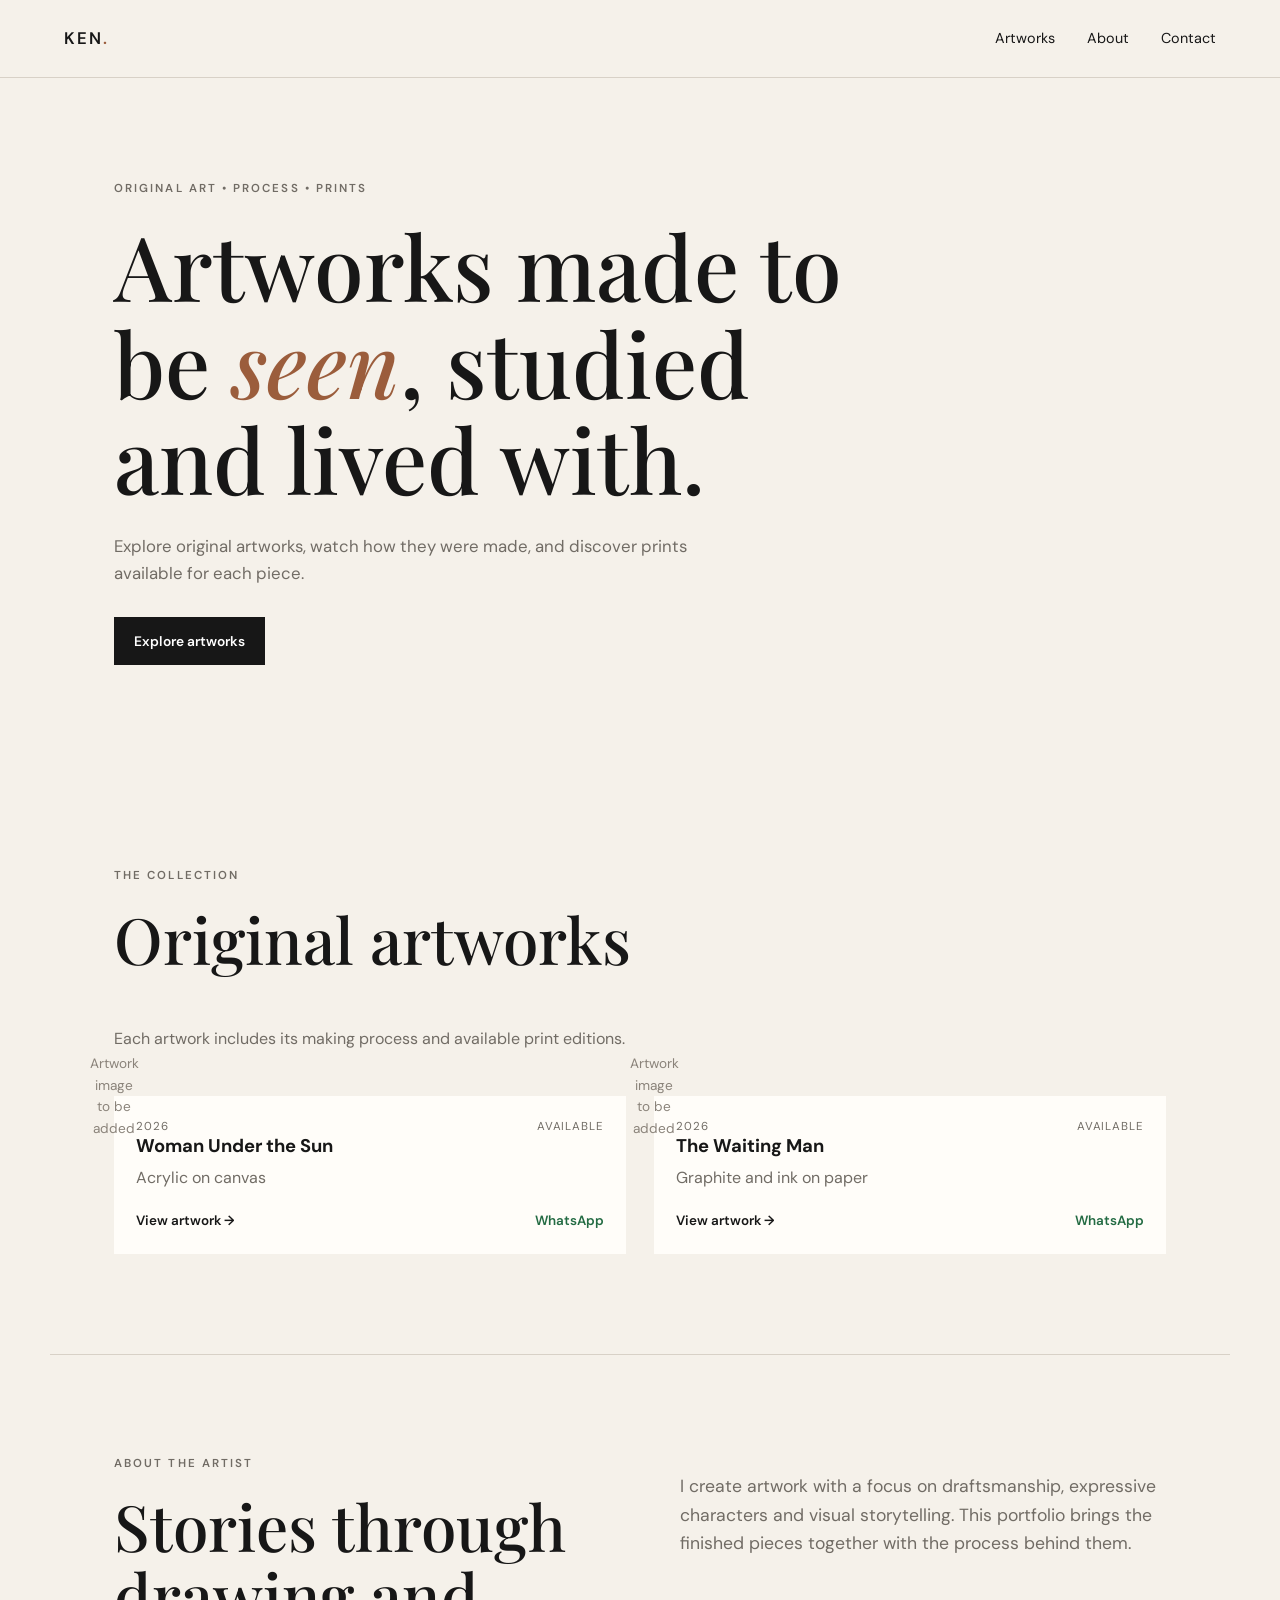
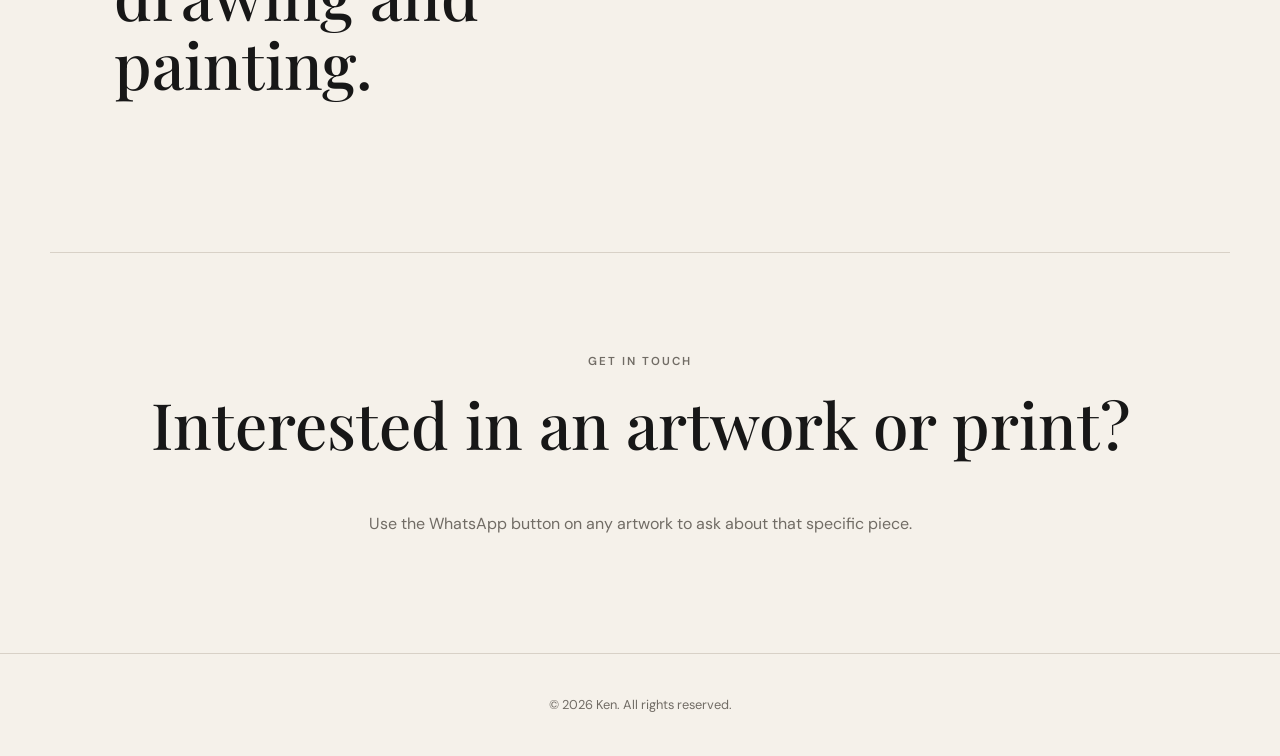
==== index.html @ 3efa94c8 "Add files via upload" ====
<!DOCTYPE html>
<html lang="en">
<head>
  <meta charset="UTF-8">
  <meta name="viewport" content="width=device-width, initial-scale=1.0">
  <meta name="description" content="Ken's original artworks, process videos and art prints.">
  <title>Ken — Art Portfolio</title>
  <link rel="stylesheet" href="style.css">
</head>
<body>
  <header class="site-header">
    <a class="logo" href="#home">KEN<span>.</span></a>
    <nav>
      <a href="#artworks">Artworks</a>
      <a href="#about">About</a>
      <a href="#contact">Contact</a>
    </nav>
    <button class="menu-toggle" aria-label="Open menu">☰</button>
  </header>

  <main>
    <section id="home" class="hero">
      <div class="hero-copy">
        <p class="eyebrow">ORIGINAL ART • PROCESS • PRINTS</p>
        <h1>Artworks made to be <em>seen</em>, studied and lived with.</h1>
        <p class="hero-text">Explore original artworks, watch how they were made, and discover prints available for each piece.</p>
        <a class="button" href="#artworks">Explore artworks</a>
      </div>
    </section>

    <section id="artworks" class="section">
      <div class="section-heading">
        <p class="eyebrow">THE COLLECTION</p>
        <h2>Original artworks</h2>
        <p>Each artwork includes its making process and available print editions.</p>
      </div>
      <div id="artwork-grid" class="artwork-grid"></div>
    </section>

    <section id="about" class="about section">
      <div>
        <p class="eyebrow">ABOUT THE ARTIST</p>
        <h2>Stories through drawing and painting.</h2>
      </div>
      <div>
        <p>I create artwork with a focus on draftsmanship, expressive characters and visual storytelling. This portfolio brings the finished pieces together with the process behind them.</p>
      </div>
    </section>

    <section id="contact" class="contact section">
      <p class="eyebrow">GET IN TOUCH</p>
      <h2>Interested in an artwork or print?</h2>
      <p>Use the WhatsApp button on any artwork to ask about that specific piece.</p>
    </section>
  </main>

  <footer>
    <p>© <span id="year"></span> Ken. All rights reserved.</p>
  </footer>

  <script src="data.js"></script>
  <script src="script.js"></script>
</body>
</html>
---- style.css ----
@import url('https://fonts.googleapis.com/css2?family=DM+Sans:wght@400;500;600&family=Playfair+Display:ital,wght@0,500;0,600;1,500;1,600&display=swap');

:root {
  --paper: #f5f1ea;
  --ink: #171717;
  --muted: #716c65;
  --line: #d8d1c7;
  --white: #fffdf9;
  --accent: #9b5d3c;
  --max: 1180px;
}

* { box-sizing: border-box; }
html { scroll-behavior: smooth; }
body {
  margin: 0;
  background: var(--paper);
  color: var(--ink);
  font-family: "DM Sans", sans-serif;
  line-height: 1.6;
}
a { color: inherit; text-decoration: none; }
img { display: block; width: 100%; }

.site-header {
  height: 78px;
  padding: 0 5vw;
  display: flex;
  align-items: center;
  justify-content: space-between;
  border-bottom: 1px solid var(--line);
  background: rgba(245,241,234,.96);
  position: sticky;
  top: 0;
  z-index: 10;
}
.logo { font-weight: 600; letter-spacing: .12em; font-size: 1.05rem; }
.logo span { color: var(--accent); }
nav { display: flex; gap: 32px; font-size: .9rem; }
nav a:hover { color: var(--accent); }
.menu-toggle { display: none; background: none; border: 0; font-size: 1.5rem; }

.hero {
  min-height: 76vh;
  display: flex;
  align-items: center;
  max-width: var(--max);
  margin: auto;
  padding: 8vw 5vw;
}
.hero-copy { max-width: 800px; }
.eyebrow {
  font-size: .72rem;
  letter-spacing: .18em;
  font-weight: 600;
  color: var(--muted);
  margin: 0 0 18px;
}
h1, h2, h3 { line-height: 1.08; margin-top: 0; }
h1 {
  font-family: "Playfair Display", serif;
  font-size: clamp(3.2rem, 7vw, 6.8rem);
  font-weight: 500;
  margin-bottom: 26px;
}
h1 em { color: var(--accent); }
h2 {
  font-family: "Playfair Display", serif;
  font-weight: 500;
  font-size: clamp(2.3rem, 5vw, 4.2rem);
}
h3 { font-size: 1.15rem; margin-bottom: 8px; }
.hero-text { max-width: 600px; color: var(--muted); font-size: 1.05rem; margin-bottom: 30px; }

.section { max-width: var(--max); margin: auto; padding: 100px 5vw; }
.section-heading { max-width: 700px; margin-bottom: 45px; }
.section-heading p:last-child { color: var(--muted); }

.button {
  display: inline-block;
  padding: 13px 20px;
  background: var(--ink);
  color: white;
  font-size: .86rem;
  font-weight: 600;
  transition: transform .2s, opacity .2s;
}
.button:hover { transform: translateY(-2px); opacity: .88; }
.button-dark { background: var(--ink); margin-top: 18px; }
.whatsapp-button { background: #236b43; }

.artwork-grid {
  display: grid;
  grid-template-columns: repeat(2, 1fr);
  gap: 60px 28px;
}
.art-card { background: var(--white); }
.art-image-wrap, .print-image-wrap, .detail-main-image {
  position: relative;
  background: #ded8cf;
  overflow: hidden;
}
.art-image-wrap { aspect-ratio: 4/5; }
.art-image-wrap img { height: 100%; object-fit: cover; transition: transform .5s; }
.art-card:hover .art-image-wrap img { transform: scale(1.025); }
.image-placeholder {
  display: none;
  position: absolute;
  inset: 0;
  align-items: center;
  justify-content: center;
  text-align: center;
  color: #8a837a;
  font-size: .85rem;
}
.placeholder .image-placeholder { display: flex; }
.art-card-body { padding: 22px; }
.meta {
  display: flex;
  justify-content: space-between;
  color: var(--muted);
  font-size: .72rem;
  text-transform: uppercase;
  letter-spacing: .08em;
}
.art-card-body p { color: var(--muted); margin: 0 0 20px; }
.card-actions { display: flex; justify-content: space-between; align-items: center; font-size: .84rem; }
.card-actions > a:first-child { font-weight: 600; }
.whatsapp-small { color: #236b43; font-weight: 600; }

.about {
  display: grid;
  grid-template-columns: 1fr 1fr;
  gap: 80px;
  border-top: 1px solid var(--line);
  border-bottom: 1px solid var(--line);
}
.about p:not(.eyebrow) { color: var(--muted); font-size: 1.1rem; }
.contact { text-align: center; }
.contact > p { max-width: 600px; margin-left: auto; margin-right: auto; color: var(--muted); }

footer {
  border-top: 1px solid var(--line);
  padding: 28px 5vw;
  color: var(--muted);
  font-size: .8rem;
  text-align: center;
}

/* Artwork detail */
.art-detail { padding-top: 55px; }
.back-link { color: var(--muted); font-size: .85rem; display: inline-block; margin-bottom: 40px; }
.detail-grid {
  display: grid;
  grid-template-columns: 1.15fr .85fr;
  gap: 70px;
  align-items: start;
}
.detail-main-image { min-height: 500px; }
.detail-main-image img { max-height: 750px; object-fit: contain; }
.detail-info { padding-top: 25px; }
.detail-info h1 { font-size: clamp(3rem, 6vw, 5.5rem); }
.lead { color: var(--muted); font-size: 1.05rem; margin-bottom: 35px; }
dl { border-top: 1px solid var(--line); margin: 0 0 30px; }
dl div { display: flex; justify-content: space-between; gap: 20px; padding: 13px 0; border-bottom: 1px solid var(--line); font-size: .9rem; }
dt { color: var(--muted); }
dd { margin: 0; text-align: right; }

.video-box video { display: block; width: 100%; max-height: 720px; background: #111; }
.video-note { color: var(--muted); font-size: .8rem; }

.prints { border-top: 1px solid var(--line); }
.prints-grid {
  display: grid;
  grid-template-columns: repeat(3, 1fr);
  gap: 25px;
}
.print-card { background: var(--white); }
.print-image-wrap { aspect-ratio: 4/3; }
.print-image-wrap img { height: 100%; object-fit: cover; }
.print-info { padding: 22px; }
.print-size { font-size: .7rem; letter-spacing: .14em; color: var(--muted); }
.print-info h3 { margin-top: 8px; }
.print-info strong { display: block; font-size: .95rem; }

code { background: #e7e1d8; padding: 2px 5px; }

@media (max-width: 760px) {
  .site-header { height: 68px; }
  nav {
    display: none;
    position: absolute;
    top: 68px;
    left: 0;
    right: 0;
    padding: 20px 5vw;
    background: var(--paper);
    border-bottom: 1px solid var(--line);
    flex-direction: column;
    gap: 15px;
  }
  nav.open { display: flex; }
  .menu-toggle { display: block; }
  .hero { min-height: 70vh; padding-top: 50px; }
  .section { padding-top: 70px; padding-bottom: 70px; }
  .artwork-grid, .prints-grid, .about, .detail-grid { grid-template-columns: 1fr; }
  .artwork-grid { gap: 45px; }
  .detail-grid { gap: 30px; }
  .detail-main-image { min-height: 0; }
  .prints-grid { gap: 35px; }
}
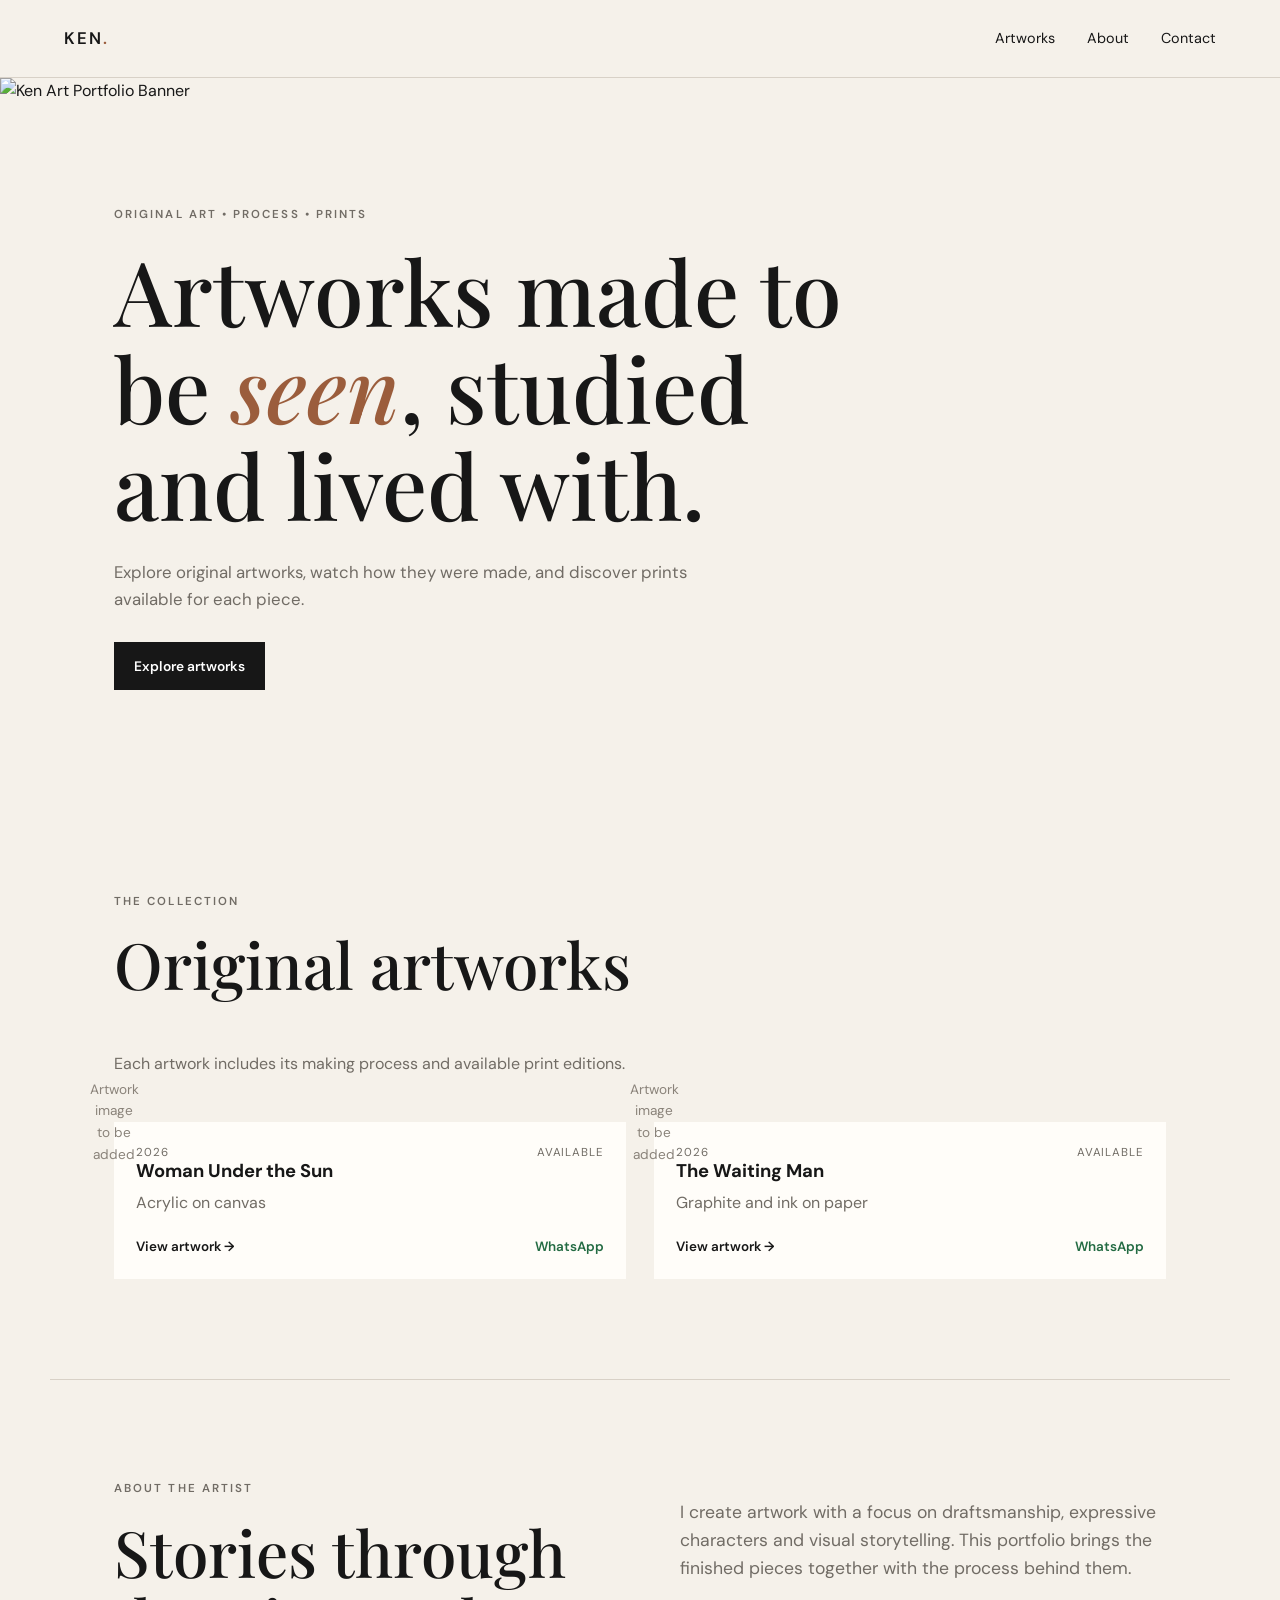
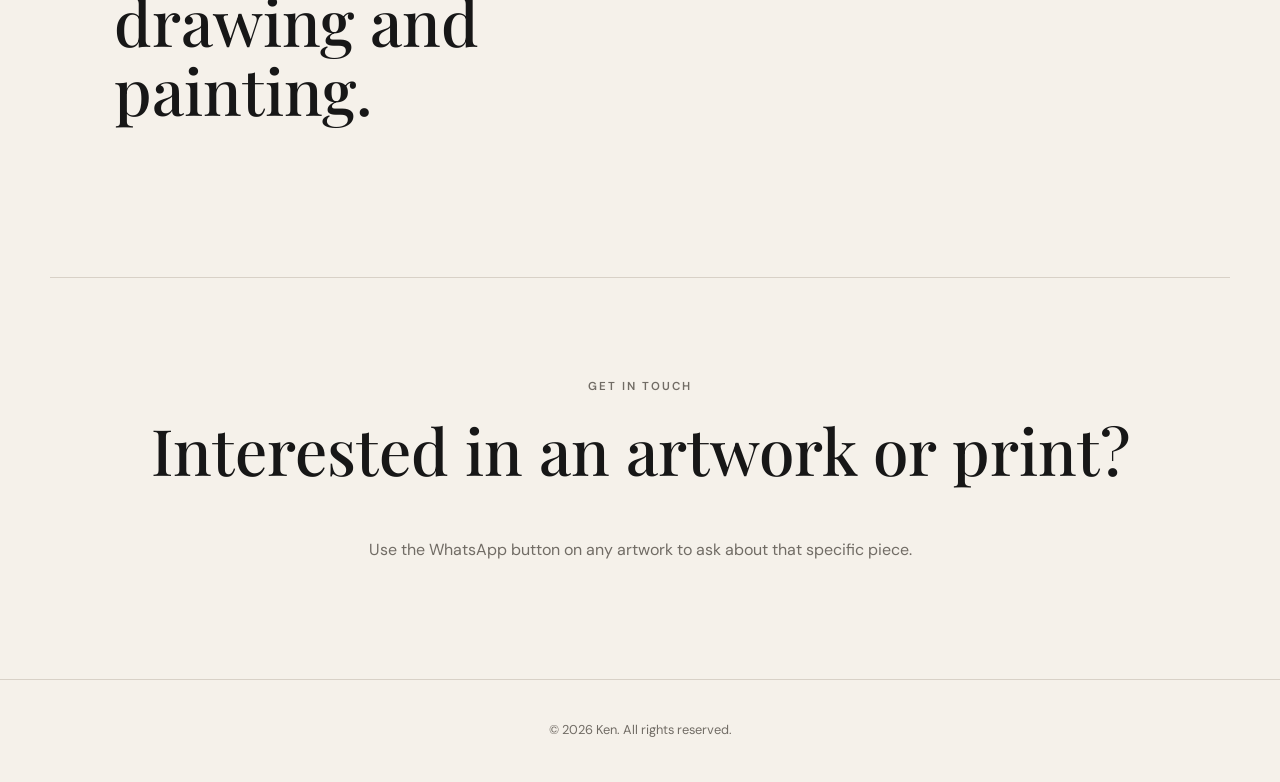
==== commit 67f4af02: "Update index.html" ====
--- a/index.html
+++ b/index.html
@@ -19,6 +19,9 @@
   </header>
 
   <main>
+    <section class="home-banner">
+  <img src="assets/banner.jpg" alt="Ken Art Portfolio Banner">
+    </section>
     <section id="home" class="hero">
       <div class="hero-copy">
         <p class="eyebrow">ORIGINAL ART • PROCESS • PRINTS</p>
@@ -61,4 +64,4 @@
   <script src="data.js"></script>
   <script src="script.js"></script>
 </body>
-</html>+</html>
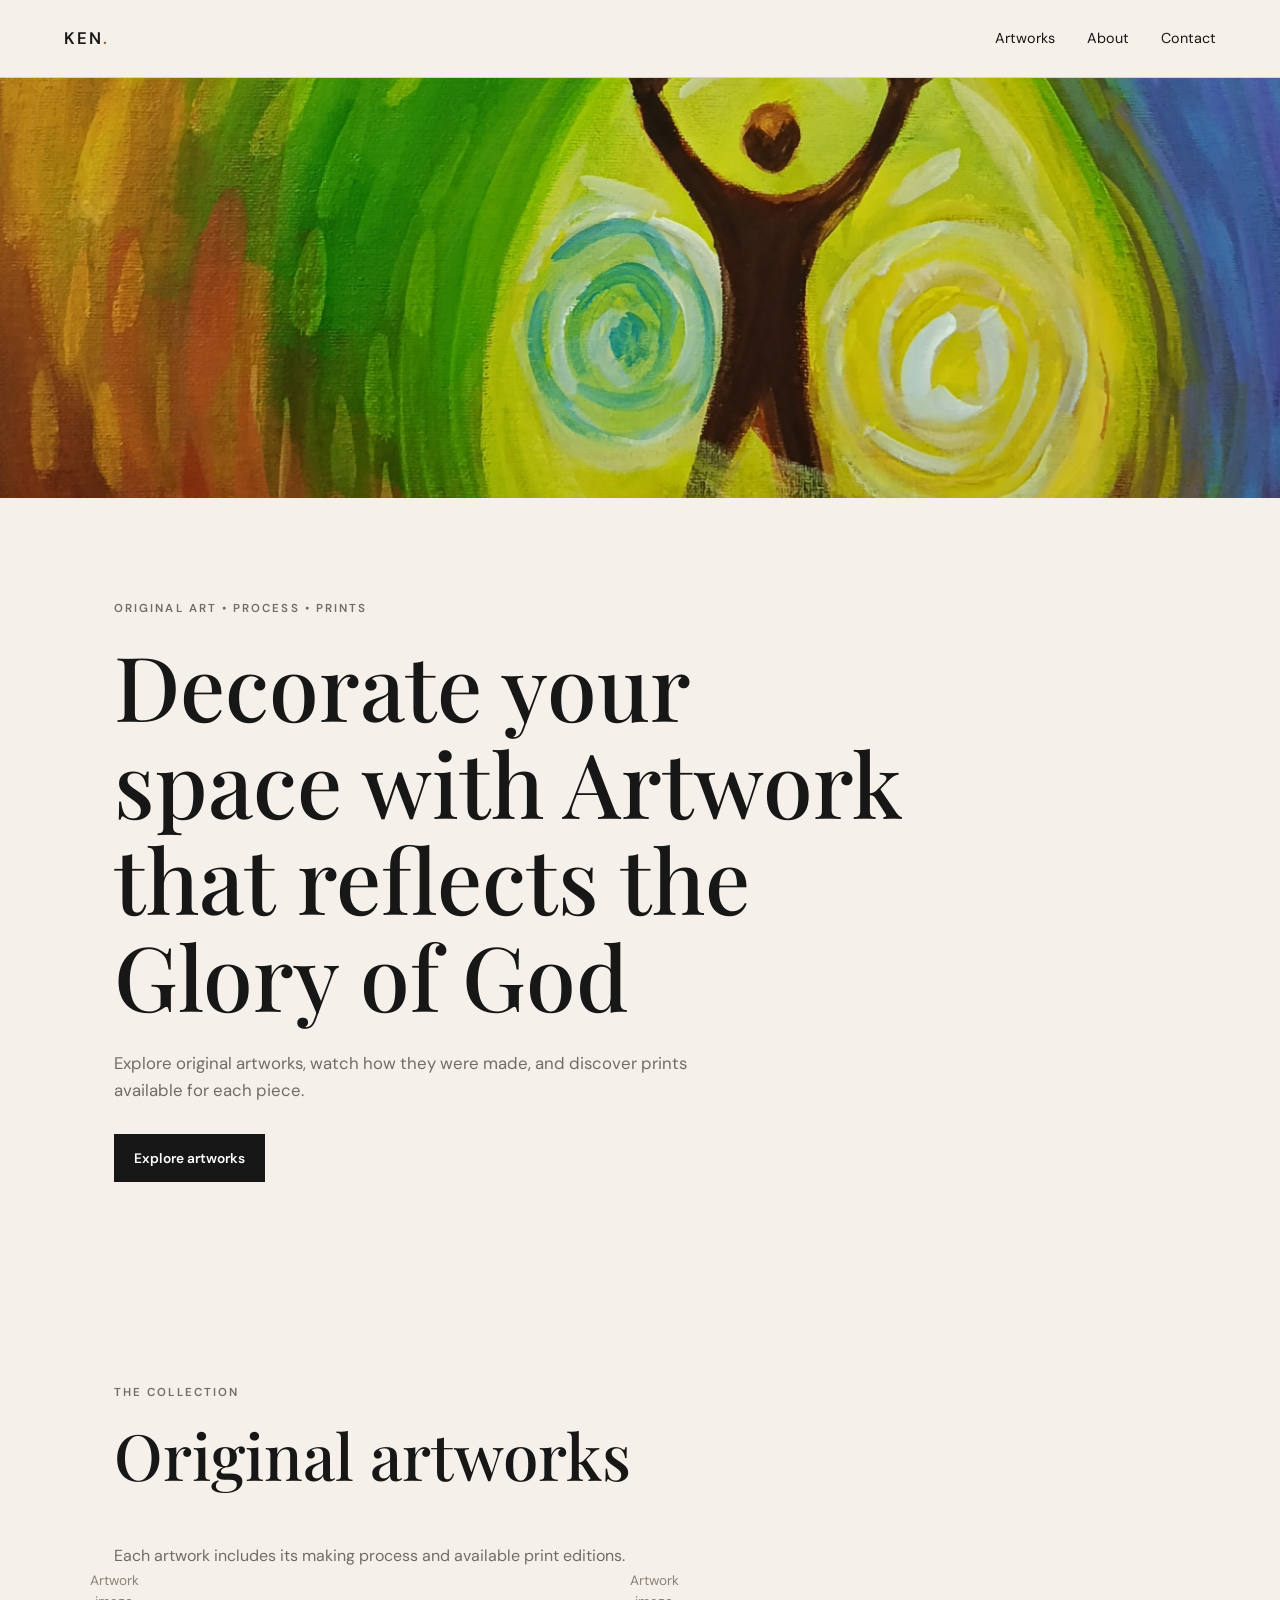
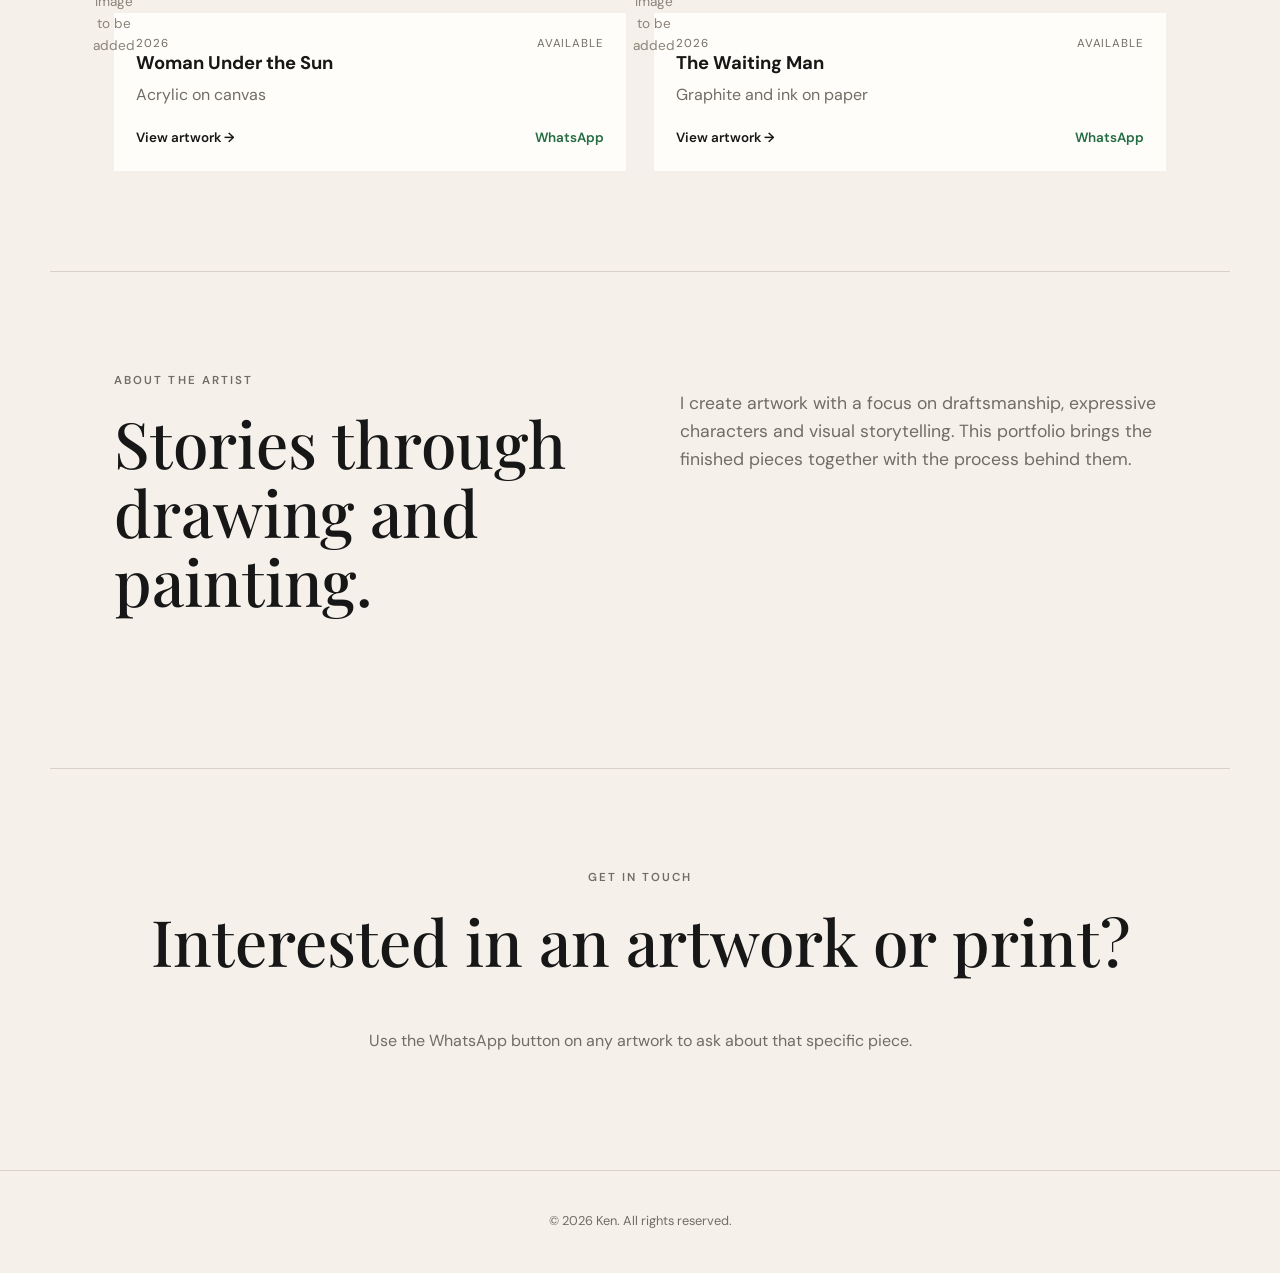
==== commit fd0ac9d2: "Update index.html" ====
--- a/index.html
+++ b/index.html
@@ -25,7 +25,7 @@
     <section id="home" class="hero">
       <div class="hero-copy">
         <p class="eyebrow">ORIGINAL ART • PROCESS • PRINTS</p>
-        <h1>Artworks made to be <em>seen</em>, studied and lived with.</h1>
+        <h1>Decorate your space with Artwork that reflects the <span class="gold-text">Glory of God</span></h1>
         <p class="hero-text">Explore original artworks, watch how they were made, and discover prints available for each piece.</p>
         <a class="button" href="#artworks">Explore artworks</a>
       </div>
--- a/style.css
+++ b/style.css
@@ -209,3 +209,22 @@
   .detail-main-image { min-height: 0; }
   .prints-grid { gap: 35px; }
 }
+.home-banner {
+  width: 100vw;
+  margin-left: calc(50% - 50vw);
+  overflow: hidden;
+}
+
+.home-banner img {
+  width: 100%;
+  height: 420px;
+  object-fit: cover;
+  object-position: center center;
+  display: block;
+}
+
+@media (max-width: 760px) {
+  .home-banner img {
+    height: 240px;
+  }
+}
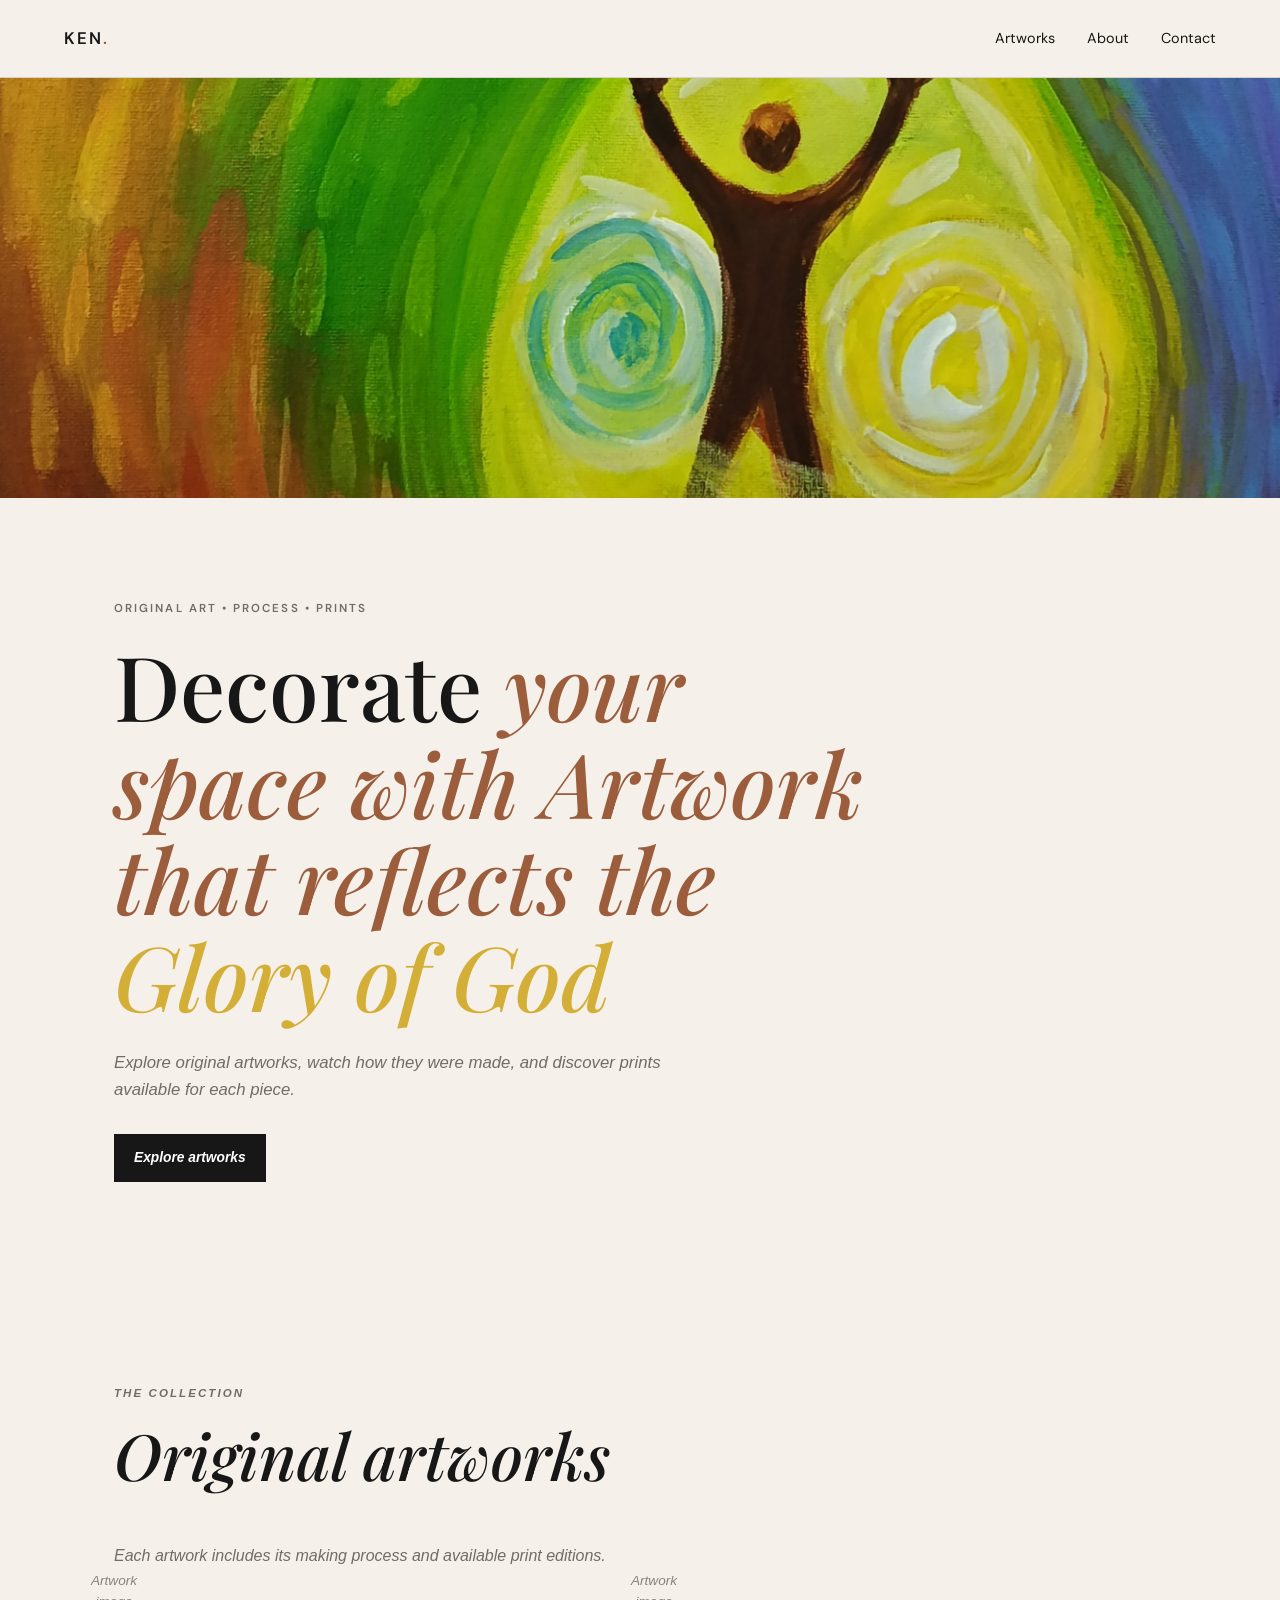
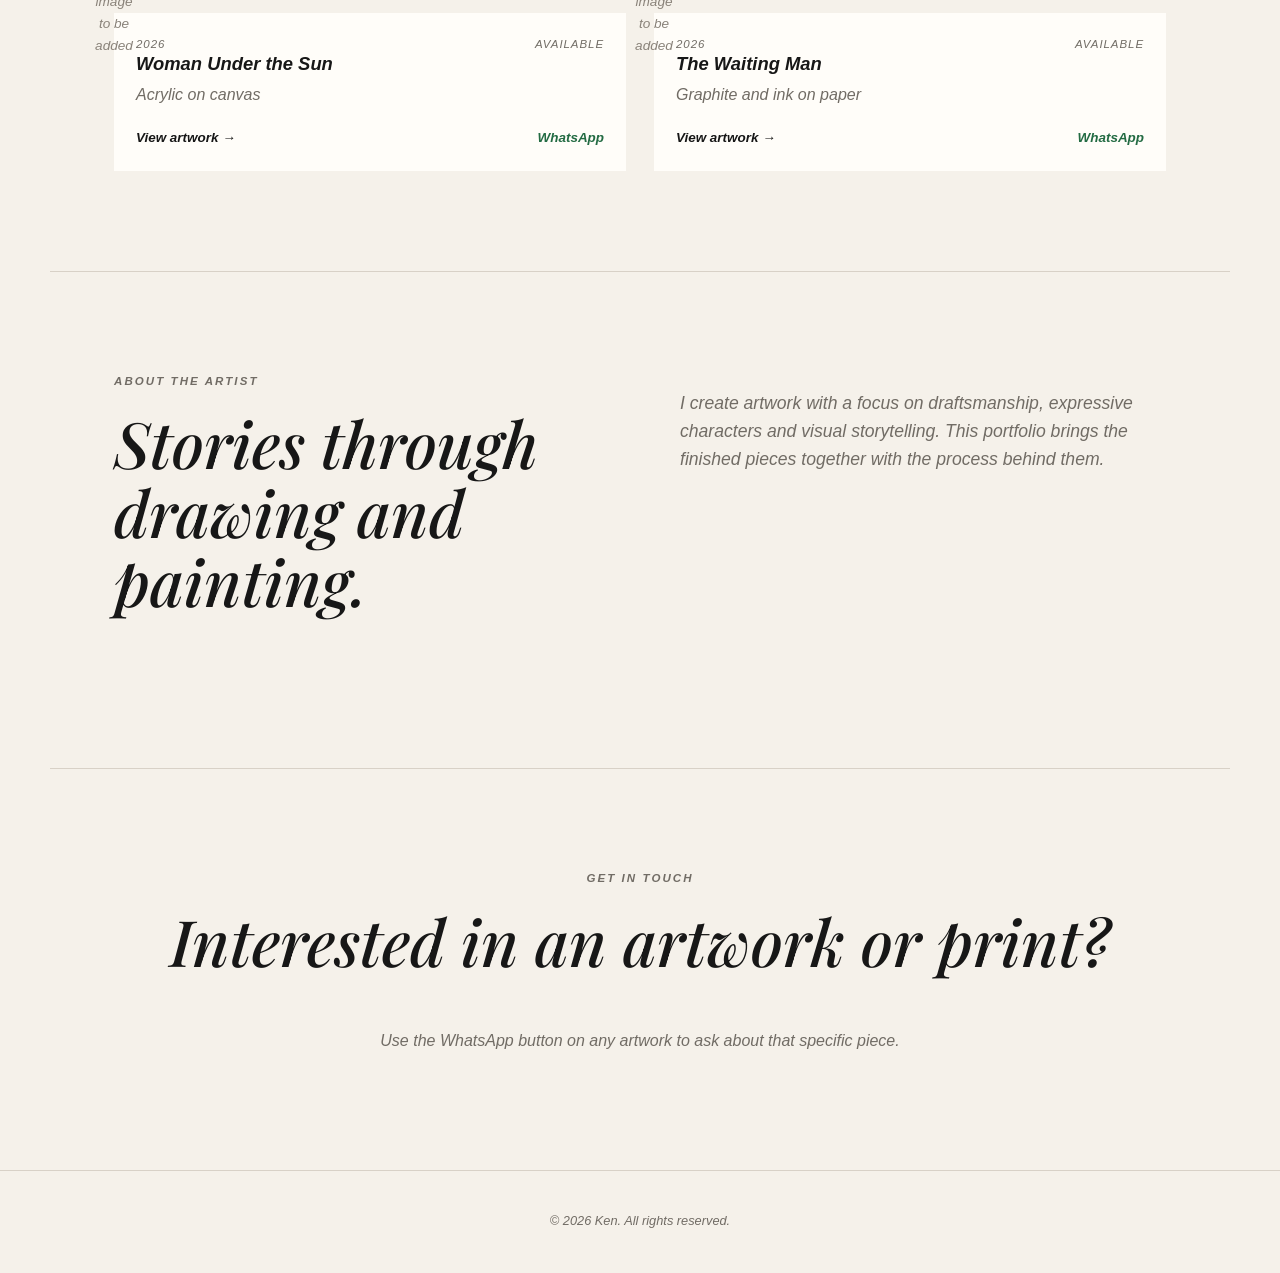
==== commit 7a848224: "Update index.html" ====
--- a/index.html
+++ b/index.html
@@ -25,7 +25,7 @@
     <section id="home" class="hero">
       <div class="hero-copy">
         <p class="eyebrow">ORIGINAL ART • PROCESS • PRINTS</p>
-        <h1>Decorate your space with Artwork that reflects the <span class="gold-text">Glory of God</span></h1>
+        <h1>Decorate <em>your space<em> with Artwork that reflects the <span class="gold-text">Glory of God</span></h1>
         <p class="hero-text">Explore original artworks, watch how they were made, and discover prints available for each piece.</p>
         <a class="button" href="#artworks">Explore artworks</a>
       </div>
--- a/style.css
+++ b/style.css
@@ -64,6 +64,9 @@
   margin-bottom: 26px;
 }
 h1 em { color: var(--accent); }
+.gold-text {
+    color: #D4AF37;
+}
 h2 {
   font-family: "Playfair Display", serif;
   font-weight: 500;
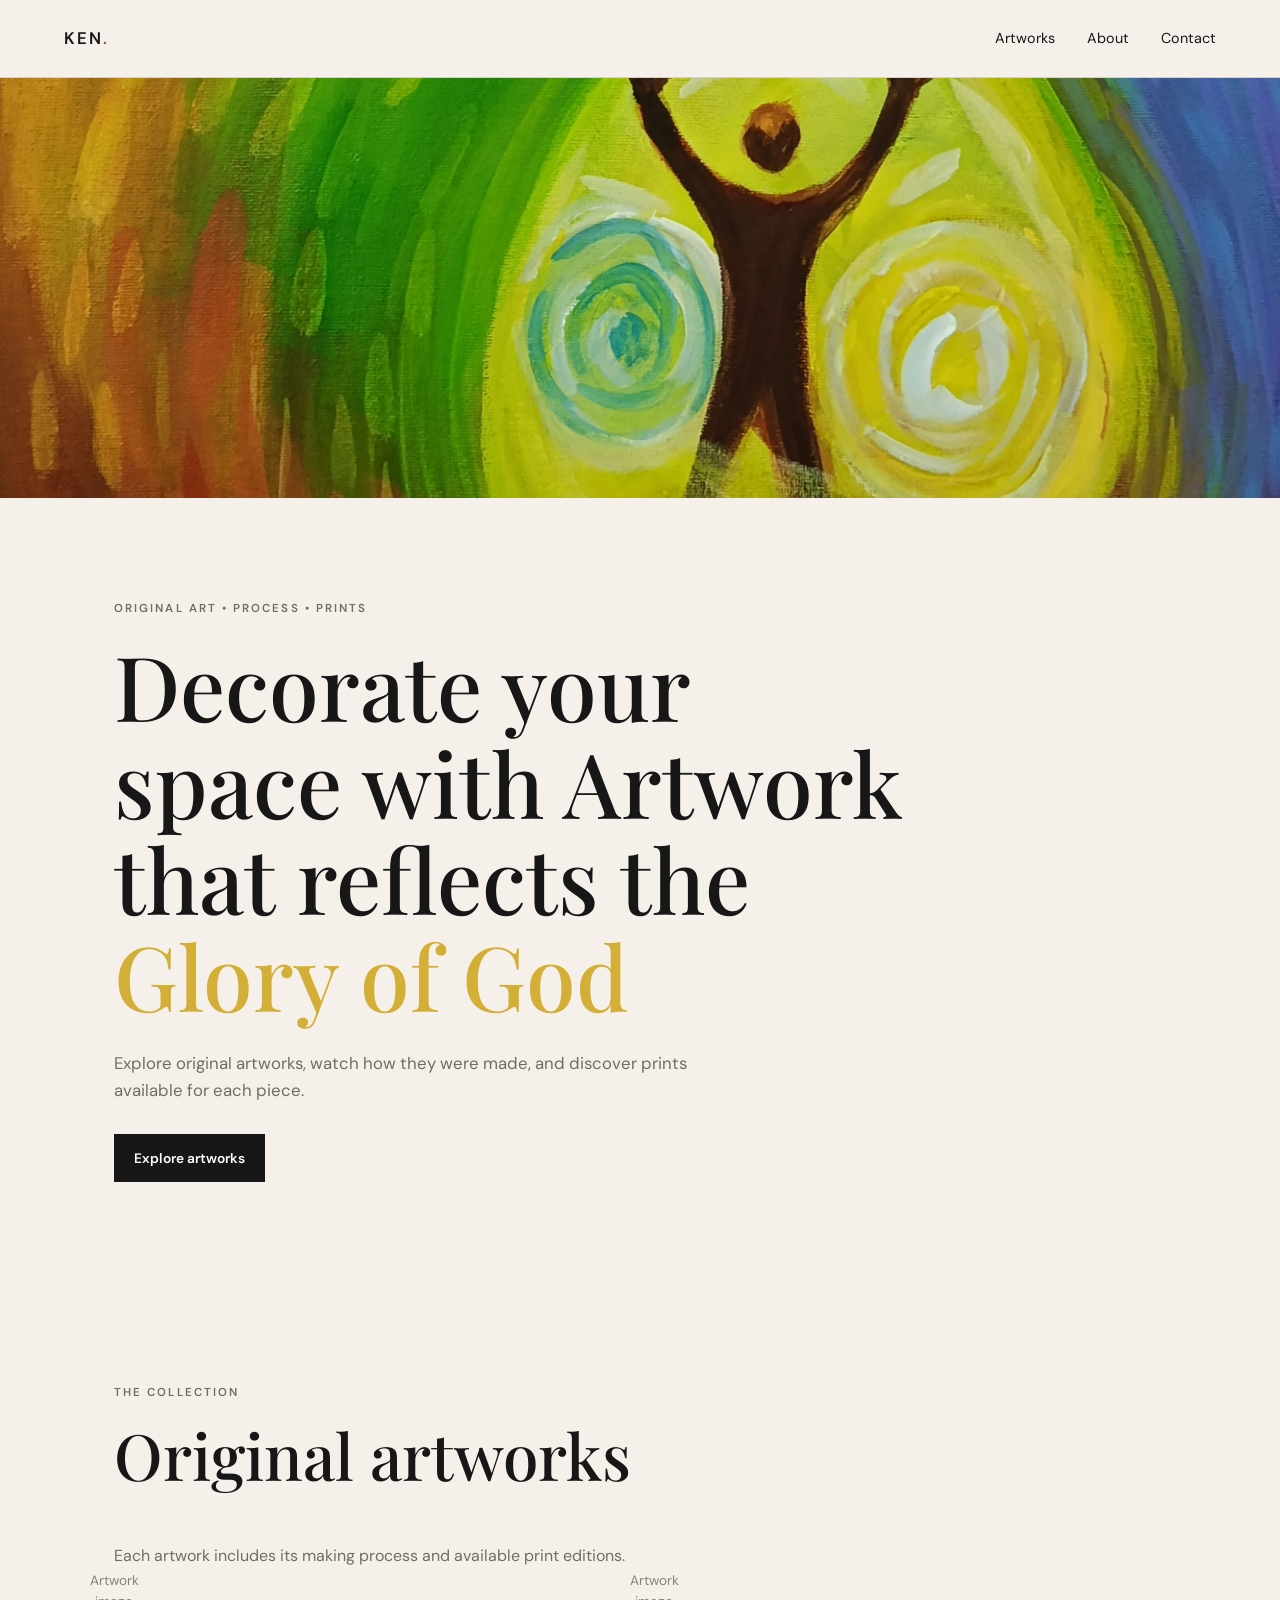
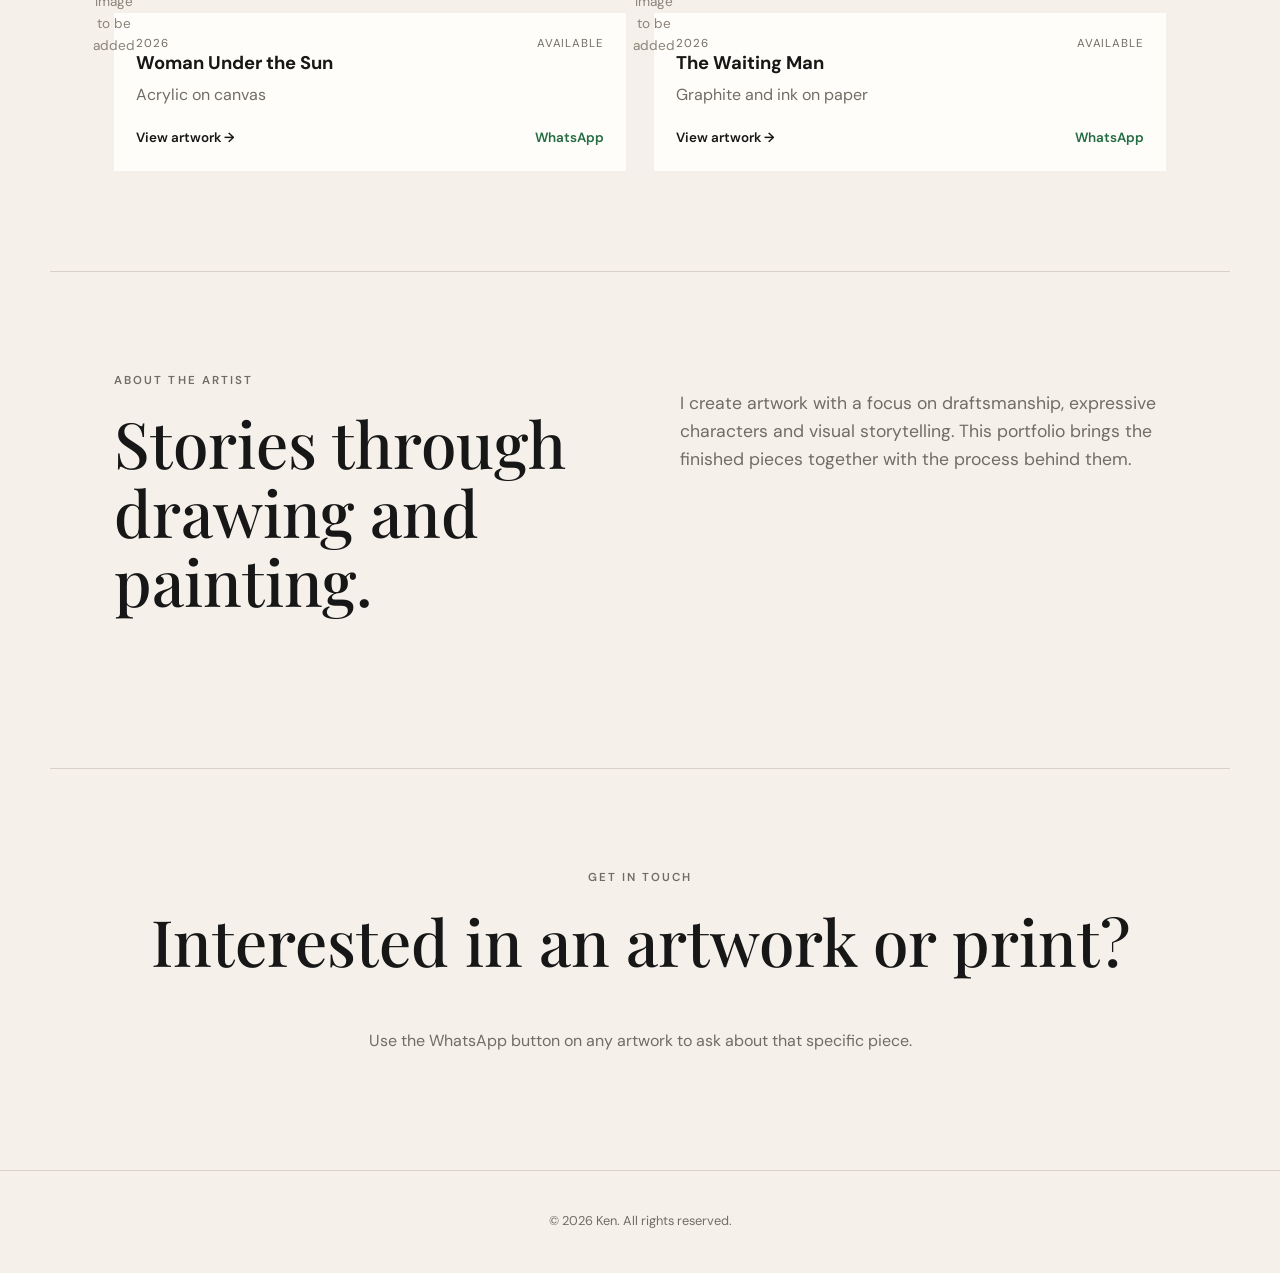
==== commit 3c0b91b1: "Update index.html" ====
--- a/index.html
+++ b/index.html
@@ -25,7 +25,7 @@
     <section id="home" class="hero">
       <div class="hero-copy">
         <p class="eyebrow">ORIGINAL ART • PROCESS • PRINTS</p>
-        <h1>Decorate <em>your space<em> with Artwork that reflects the <span class="gold-text">Glory of God</span></h1>
+        <h1>Decorate your space with Artwork that reflects the <span class="gold-text">Glory of God</span></h1>
         <p class="hero-text">Explore original artworks, watch how they were made, and discover prints available for each piece.</p>
         <a class="button" href="#artworks">Explore artworks</a>
       </div>
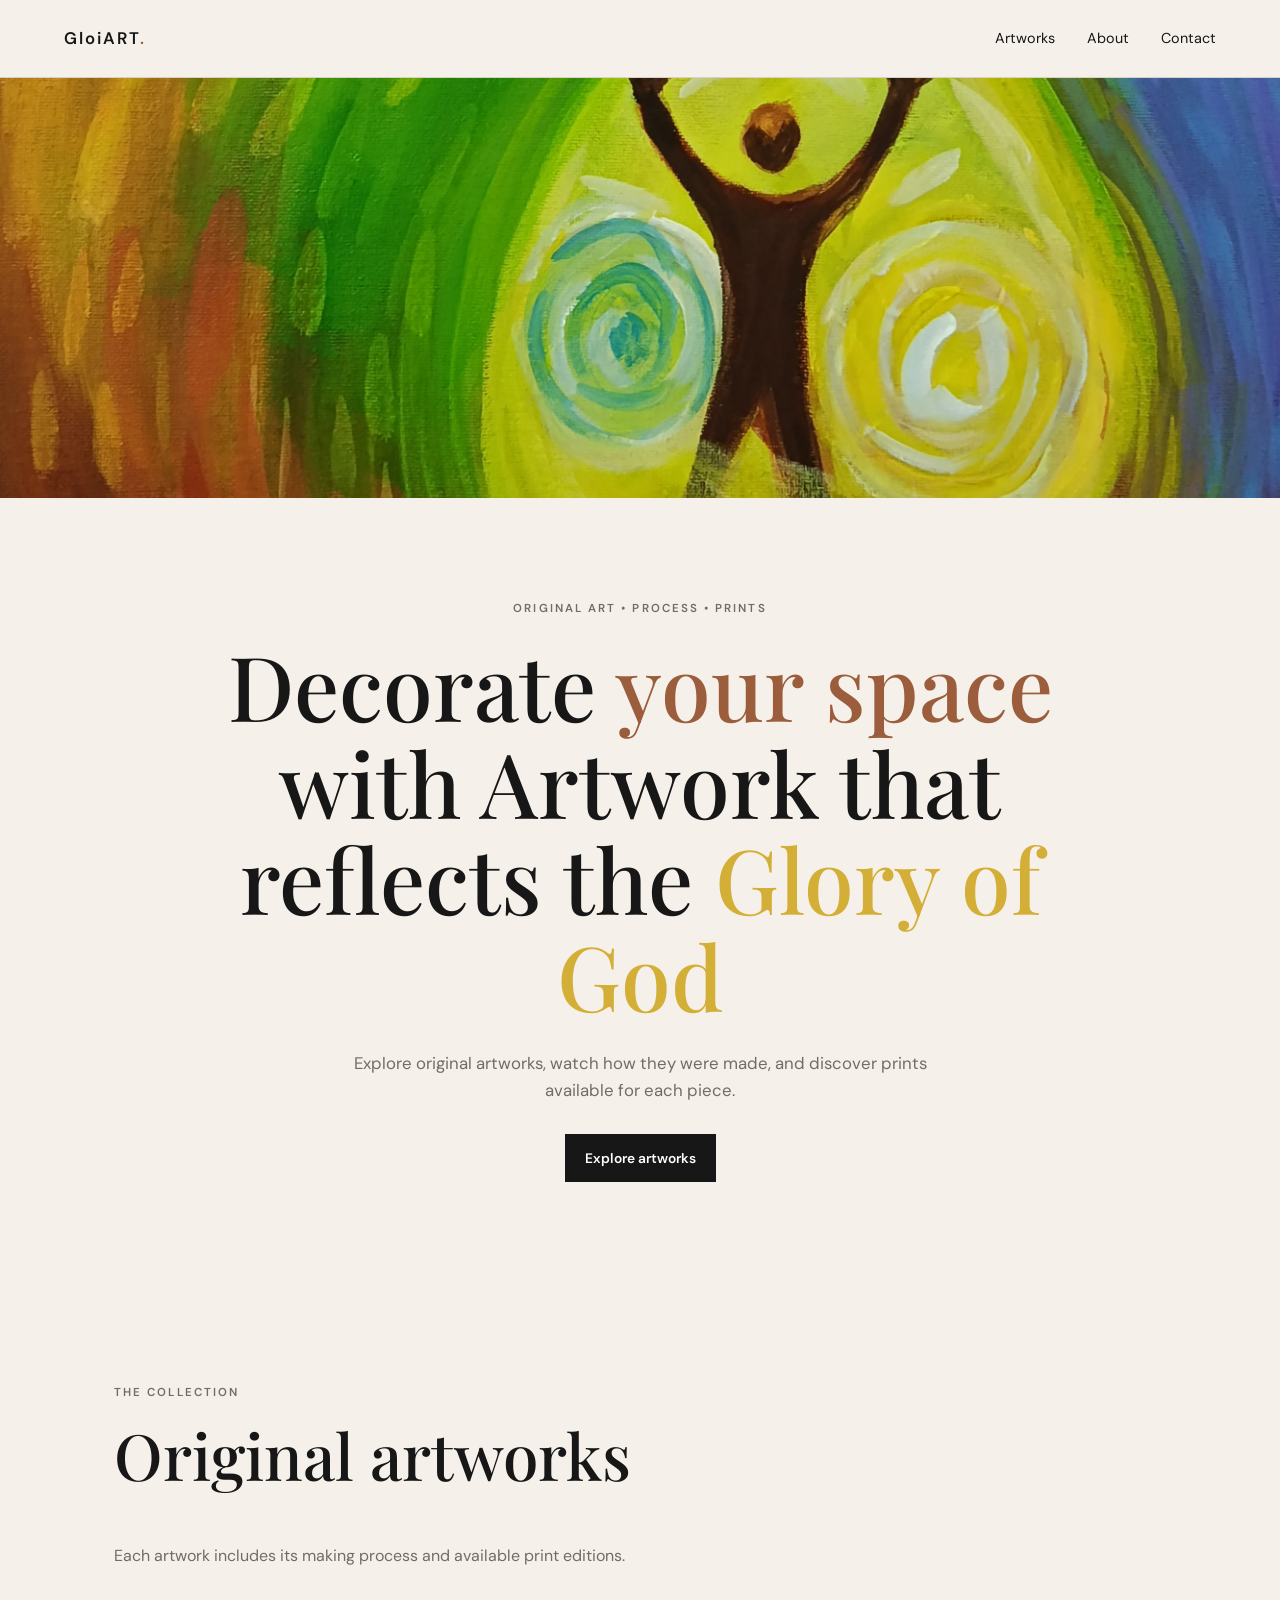
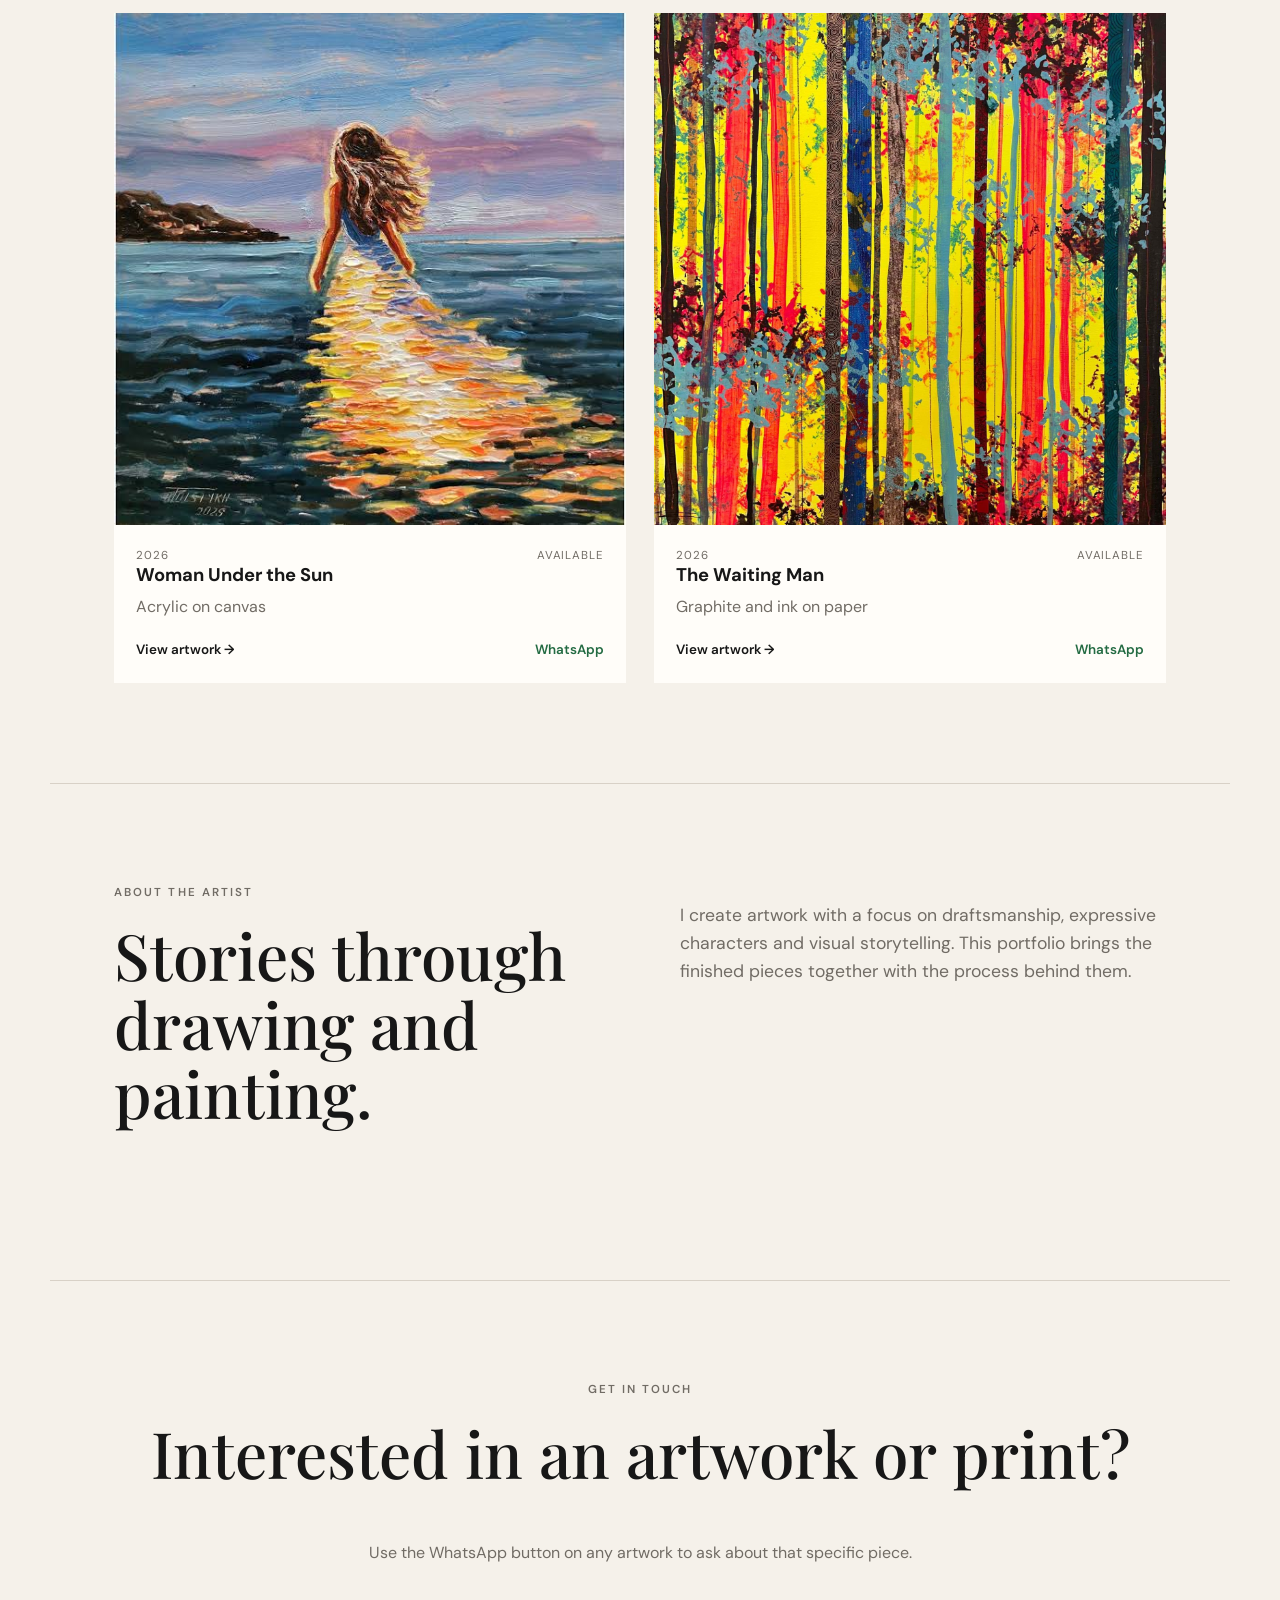
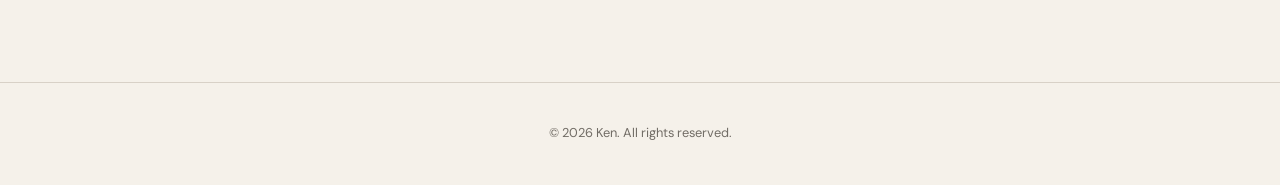
==== commit 4d0aec1e: "Update index.html" ====
--- a/index.html
+++ b/index.html
@@ -9,7 +9,7 @@
 </head>
 <body>
   <header class="site-header">
-    <a class="logo" href="#home">KEN<span>.</span></a>
+    <a class="logo" href="#home">GloiART<span>.</span></a>
     <nav>
       <a href="#artworks">Artworks</a>
       <a href="#about">About</a>
@@ -25,7 +25,7 @@
     <section id="home" class="hero">
       <div class="hero-copy">
         <p class="eyebrow">ORIGINAL ART • PROCESS • PRINTS</p>
-        <h1>Decorate your space with Artwork that reflects the <span class="gold-text">Glory of God</span></h1>
+        <h1>Decorate <span class="brown-text">your space</span> with Artwork that reflects the <span class="gold-text">Glory of God</span></h1>
         <p class="hero-text">Explore original artworks, watch how they were made, and discover prints available for each piece.</p>
         <a class="button" href="#artworks">Explore artworks</a>
       </div>
--- a/style.css
+++ b/style.css
@@ -10,8 +10,14 @@
   --max: 1180px;
 }
 
-* { box-sizing: border-box; }
-html { scroll-behavior: smooth; }
+* {
+  box-sizing: border-box;
+}
+
+html {
+  scroll-behavior: smooth;
+}
+
 body {
   margin: 0;
   background: var(--paper);
@@ -19,8 +25,21 @@
   font-family: "DM Sans", sans-serif;
   line-height: 1.6;
 }
-a { color: inherit; text-decoration: none; }
-img { display: block; width: 100%; }
+
+a {
+  color: inherit;
+  text-decoration: none;
+}
+
+img {
+  display: block;
+  width: 100%;
+}
+
+
+/* =========================
+   HEADER
+========================= */
 
 .site-header {
   height: 78px;
@@ -29,26 +48,80 @@
   align-items: center;
   justify-content: space-between;
   border-bottom: 1px solid var(--line);
-  background: rgba(245,241,234,.96);
+  background: rgba(245, 241, 234, .96);
   position: sticky;
   top: 0;
   z-index: 10;
 }
-.logo { font-weight: 600; letter-spacing: .12em; font-size: 1.05rem; }
-.logo span { color: var(--accent); }
-nav { display: flex; gap: 32px; font-size: .9rem; }
-nav a:hover { color: var(--accent); }
-.menu-toggle { display: none; background: none; border: 0; font-size: 1.5rem; }
+
+.logo {
+  font-weight: 600;
+  letter-spacing: .12em;
+  font-size: 1.05rem;
+}
+
+.logo span {
+  color: var(--accent);
+}
+
+nav {
+  display: flex;
+  gap: 32px;
+  font-size: .9rem;
+}
+
+nav a:hover {
+  color: var(--accent);
+}
+
+.menu-toggle {
+  display: none;
+  background: none;
+  border: 0;
+  font-size: 1.5rem;
+}
+
+
+/* =========================
+   HOME BANNER
+========================= */
+
+.home-banner {
+  width: 100vw;
+  margin-left: calc(50% - 50vw);
+  overflow: hidden;
+}
+
+.home-banner img {
+  width: 100%;
+  height: 420px;
+  object-fit: cover;
+  object-position: center center;
+  display: block;
+}
+
+
+/* =========================
+   HERO
+========================= */
 
 .hero {
   min-height: 76vh;
   display: flex;
   align-items: center;
+  justify-content: center;
   max-width: var(--max);
   margin: auto;
   padding: 8vw 5vw;
-}
-.hero-copy { max-width: 800px; }
+  text-align: center;
+}
+
+.hero-copy {
+  width: 100%;
+  max-width: 900px;
+  margin: 0 auto;
+}
+
 .eyebrow {
   font-size: .72rem;
   letter-spacing: .18em;
@@ -56,28 +129,53 @@
   color: var(--muted);
   margin: 0 0 18px;
 }
-h1, h2, h3 { line-height: 1.08; margin-top: 0; }
+
+h1,
+h2,
+h3 {
+  line-height: 1.08;
+  margin-top: 0;
+}
+
 h1 {
   font-family: "Playfair Display", serif;
   font-size: clamp(3.2rem, 7vw, 6.8rem);
   font-weight: 500;
   margin-bottom: 26px;
 }
-h1 em { color: var(--accent); }
+
+/* Hero heading colors */
+
+.brown-text {
+  color: #9b5d3c;
+}
+
 .gold-text {
-    color: #D4AF37;
-}
+  color: #D4AF37;
+}
+
 h2 {
   font-family: "Playfair Display", serif;
   font-weight: 500;
   font-size: clamp(2.3rem, 5vw, 4.2rem);
 }
-h3 { font-size: 1.15rem; margin-bottom: 8px; }
-.hero-text { max-width: 600px; color: var(--muted); font-size: 1.05rem; margin-bottom: 30px; }
-
-.section { max-width: var(--max); margin: auto; padding: 100px 5vw; }
-.section-heading { max-width: 700px; margin-bottom: 45px; }
-.section-heading p:last-child { color: var(--muted); }
+
+h3 {
+  font-size: 1.15rem;
+  margin-bottom: 8px;
+}
+
+.hero-text {
+  max-width: 600px;
+  margin: 0 auto 30px;
+  color: var(--muted);
+  font-size: 1.05rem;
+}
+
+
+/* =========================
+   BUTTONS
+========================= */
 
 .button {
   display: inline-block;
@@ -88,24 +186,82 @@
   font-weight: 600;
   transition: transform .2s, opacity .2s;
 }
-.button:hover { transform: translateY(-2px); opacity: .88; }
-.button-dark { background: var(--ink); margin-top: 18px; }
-.whatsapp-button { background: #236b43; }
+
+.button:hover {
+  transform: translateY(-2px);
+  opacity: .88;
+}
+
+.button-dark {
+  background: var(--ink);
+  margin-top: 18px;
+}
+
+.whatsapp-button {
+  background: #236b43;
+}
+
+
+/* =========================
+   GENERAL SECTIONS
+========================= */
+
+.section {
+  max-width: var(--max);
+  margin: auto;
+  padding: 100px 5vw;
+}
+
+.section-heading {
+  max-width: 700px;
+  margin-bottom: 45px;
+}
+
+.section-heading p:last-child {
+  color: var(--muted);
+}
+
+
+/* =========================
+   ARTWORK GRID
+========================= */
 
 .artwork-grid {
   display: grid;
-  grid-template-columns: repeat(2, 1fr);
-  gap: 60px 28px;
-}
-.art-card { background: var(--white); }
-.art-image-wrap, .print-image-wrap, .detail-main-image {
+  grid-template-columns: repeat(2, minmax(0, 1fr));
+  column-gap: 28px;
+  row-gap: 80px;
+  align-items: start;
+}
+
+.art-card {
+  display: block;
+  width: 100%;
+  height: auto;
+  background: var(--white);
+  overflow: visible;
+}
+
+.art-image-wrap {
+  display: block;
+  width: 100%;
   position: relative;
+  overflow: hidden;
   background: #ded8cf;
-  overflow: hidden;
-}
-.art-image-wrap { aspect-ratio: 4/5; }
-.art-image-wrap img { height: 100%; object-fit: cover; transition: transform .5s; }
-.art-card:hover .art-image-wrap img { transform: scale(1.025); }
+}
+
+.art-image-wrap img {
+  display: block;
+  width: 100%;
+  height: auto;
+  object-fit: contain;
+  transition: transform .5s;
+}
+
+.art-card:hover .art-image-wrap img {
+  transform: scale(1.025);
+}
+
 .image-placeholder {
   display: none;
   position: absolute;
@@ -116,8 +272,19 @@
   color: #8a837a;
   font-size: .85rem;
 }
-.placeholder .image-placeholder { display: flex; }
-.art-card-body { padding: 22px; }
+
+.placeholder .image-placeholder {
+  display: flex;
+}
+
+.art-card-body {
+  display: block;
+  width: 100%;
+  height: auto;
+  padding: 22px;
+  background: var(--white);
+}
+
 .meta {
   display: flex;
   justify-content: space-between;
@@ -126,10 +293,32 @@
   text-transform: uppercase;
   letter-spacing: .08em;
 }
-.art-card-body p { color: var(--muted); margin: 0 0 20px; }
-.card-actions { display: flex; justify-content: space-between; align-items: center; font-size: .84rem; }
-.card-actions > a:first-child { font-weight: 600; }
-.whatsapp-small { color: #236b43; font-weight: 600; }
+
+.art-card-body p {
+  color: var(--muted);
+  margin: 0 0 20px;
+}
+
+.card-actions {
+  display: flex;
+  justify-content: space-between;
+  align-items: center;
+  font-size: .84rem;
+}
+
+.card-actions > a:first-child {
+  font-weight: 600;
+}
+
+.whatsapp-small {
+  color: #236b43;
+  font-weight: 600;
+}
+
+
+/* =========================
+   ABOUT
+========================= */
 
 .about {
   display: grid;
@@ -138,9 +327,38 @@
   border-top: 1px solid var(--line);
   border-bottom: 1px solid var(--line);
 }
-.about p:not(.eyebrow) { color: var(--muted); font-size: 1.1rem; }
-.contact { text-align: center; }
-.contact > p { max-width: 600px; margin-left: auto; margin-right: auto; color: var(--muted); }
+
+.about p:not(.eyebrow) {
+  color: var(--muted);
+  font-size: 1.1rem;
+}
+
+
+/* =========================
+   CONTACT
+========================= */
+
+.contact {
+  text-align: center;
+}
+
+.contact .eyebrow,
+.contact h2,
+.contact > p {
+  text-align: center;
+}
+
+.contact > p {
+  max-width: 600px;
+  margin-left: auto;
+  margin-right: auto;
+  color: var(--muted);
+}
+
+
+/* =========================
+   FOOTER
+========================= */
 
 footer {
   border-top: 1px solid var(--line);
@@ -150,46 +368,155 @@
   text-align: center;
 }
 
-/* Artwork detail */
-.art-detail { padding-top: 55px; }
-.back-link { color: var(--muted); font-size: .85rem; display: inline-block; margin-bottom: 40px; }
+
+/* =========================
+   ARTWORK DETAIL PAGE
+========================= */
+
+.art-detail {
+  padding-top: 55px;
+}
+
+.back-link {
+  color: var(--muted);
+  font-size: .85rem;
+  display: inline-block;
+  margin-bottom: 40px;
+}
+
 .detail-grid {
   display: grid;
   grid-template-columns: 1.15fr .85fr;
   gap: 70px;
   align-items: start;
 }
-.detail-main-image { min-height: 500px; }
-.detail-main-image img { max-height: 750px; object-fit: contain; }
-.detail-info { padding-top: 25px; }
-.detail-info h1 { font-size: clamp(3rem, 6vw, 5.5rem); }
-.lead { color: var(--muted); font-size: 1.05rem; margin-bottom: 35px; }
-dl { border-top: 1px solid var(--line); margin: 0 0 30px; }
-dl div { display: flex; justify-content: space-between; gap: 20px; padding: 13px 0; border-bottom: 1px solid var(--line); font-size: .9rem; }
-dt { color: var(--muted); }
-dd { margin: 0; text-align: right; }
-
-.video-box video { display: block; width: 100%; max-height: 720px; background: #111; }
-.video-note { color: var(--muted); font-size: .8rem; }
-
-.prints { border-top: 1px solid var(--line); }
+
+.detail-main-image {
+  min-height: 500px;
+}
+
+.detail-main-image img {
+  max-height: 750px;
+  object-fit: contain;
+}
+
+.detail-info {
+  padding-top: 25px;
+}
+
+.detail-info h1 {
+  font-size: clamp(3rem, 6vw, 5.5rem);
+}
+
+.lead {
+  color: var(--muted);
+  font-size: 1.05rem;
+  margin-bottom: 35px;
+}
+
+dl {
+  border-top: 1px solid var(--line);
+  margin: 0 0 30px;
+}
+
+dl div {
+  display: flex;
+  justify-content: space-between;
+  gap: 20px;
+  padding: 13px 0;
+  border-bottom: 1px solid var(--line);
+  font-size: .9rem;
+}
+
+dt {
+  color: var(--muted);
+}
+
+dd {
+  margin: 0;
+  text-align: right;
+}
+
+
+/* =========================
+   PROCESS VIDEO
+========================= */
+
+.video-box video {
+  display: block;
+  width: 100%;
+  max-height: 720px;
+  background: #111;
+}
+
+.video-note {
+  color: var(--muted);
+  font-size: .8rem;
+}
+
+
+/* =========================
+   PRINTS
+========================= */
+
+.prints {
+  border-top: 1px solid var(--line);
+}
+
 .prints-grid {
   display: grid;
   grid-template-columns: repeat(3, 1fr);
   gap: 25px;
 }
-.print-card { background: var(--white); }
-.print-image-wrap { aspect-ratio: 4/3; }
-.print-image-wrap img { height: 100%; object-fit: cover; }
-.print-info { padding: 22px; }
-.print-size { font-size: .7rem; letter-spacing: .14em; color: var(--muted); }
-.print-info h3 { margin-top: 8px; }
-.print-info strong { display: block; font-size: .95rem; }
-
-code { background: #e7e1d8; padding: 2px 5px; }
+
+.print-card {
+  background: var(--white);
+}
+
+.print-image-wrap {
+  aspect-ratio: 4/3;
+}
+
+.print-image-wrap img {
+  height: 100%;
+  object-fit: cover;
+}
+
+.print-info {
+  padding: 22px;
+}
+
+.print-size {
+  font-size: .7rem;
+  letter-spacing: .14em;
+  color: var(--muted);
+}
+
+.print-info h3 {
+  margin-top: 8px;
+}
+
+.print-info strong {
+  display: block;
+  font-size: .95rem;
+}
+
+code {
+  background: #e7e1d8;
+  padding: 2px 5px;
+}
+
+
+/* =========================
+   MOBILE
+========================= */
 
 @media (max-width: 760px) {
-  .site-header { height: 68px; }
+
+  .site-header {
+    height: 68px;
+  }
+
   nav {
     display: none;
     position: absolute;
@@ -202,32 +529,58 @@
     flex-direction: column;
     gap: 15px;
   }
-  nav.open { display: flex; }
-  .menu-toggle { display: block; }
-  .hero { min-height: 70vh; padding-top: 50px; }
-  .section { padding-top: 70px; padding-bottom: 70px; }
-  .artwork-grid, .prints-grid, .about, .detail-grid { grid-template-columns: 1fr; }
-  .artwork-grid { gap: 45px; }
-  .detail-grid { gap: 30px; }
-  .detail-main-image { min-height: 0; }
-  .prints-grid { gap: 35px; }
-}
-.home-banner {
-  width: 100vw;
-  margin-left: calc(50% - 50vw);
-  overflow: hidden;
-}
-
-.home-banner img {
-  width: 100%;
-  height: 420px;
-  object-fit: cover;
-  object-position: center center;
-  display: block;
-}
-
-@media (max-width: 760px) {
+
+  nav.open {
+    display: flex;
+  }
+
+  .menu-toggle {
+    display: block;
+  }
+
   .home-banner img {
     height: 240px;
   }
-}
+
+  .hero {
+    min-height: 70vh;
+    padding-top: 50px;
+    padding-bottom: 50px;
+  }
+
+  .hero-copy {
+    max-width: 100%;
+  }
+
+  .hero h1 {
+    font-size: clamp(2.8rem, 12vw, 4.5rem);
+  }
+
+  .section {
+    padding-top: 70px;
+    padding-bottom: 70px;
+  }
+
+  .artwork-grid,
+  .prints-grid,
+  .about,
+  .detail-grid {
+    grid-template-columns: 1fr;
+  }
+
+  .artwork-grid {
+    row-gap: 55px;
+  }
+
+  .detail-grid {
+    gap: 30px;
+  }
+
+  .detail-main-image {
+    min-height: 0;
+  }
+
+  .prints-grid {
+    gap: 35px;
+  }
+}
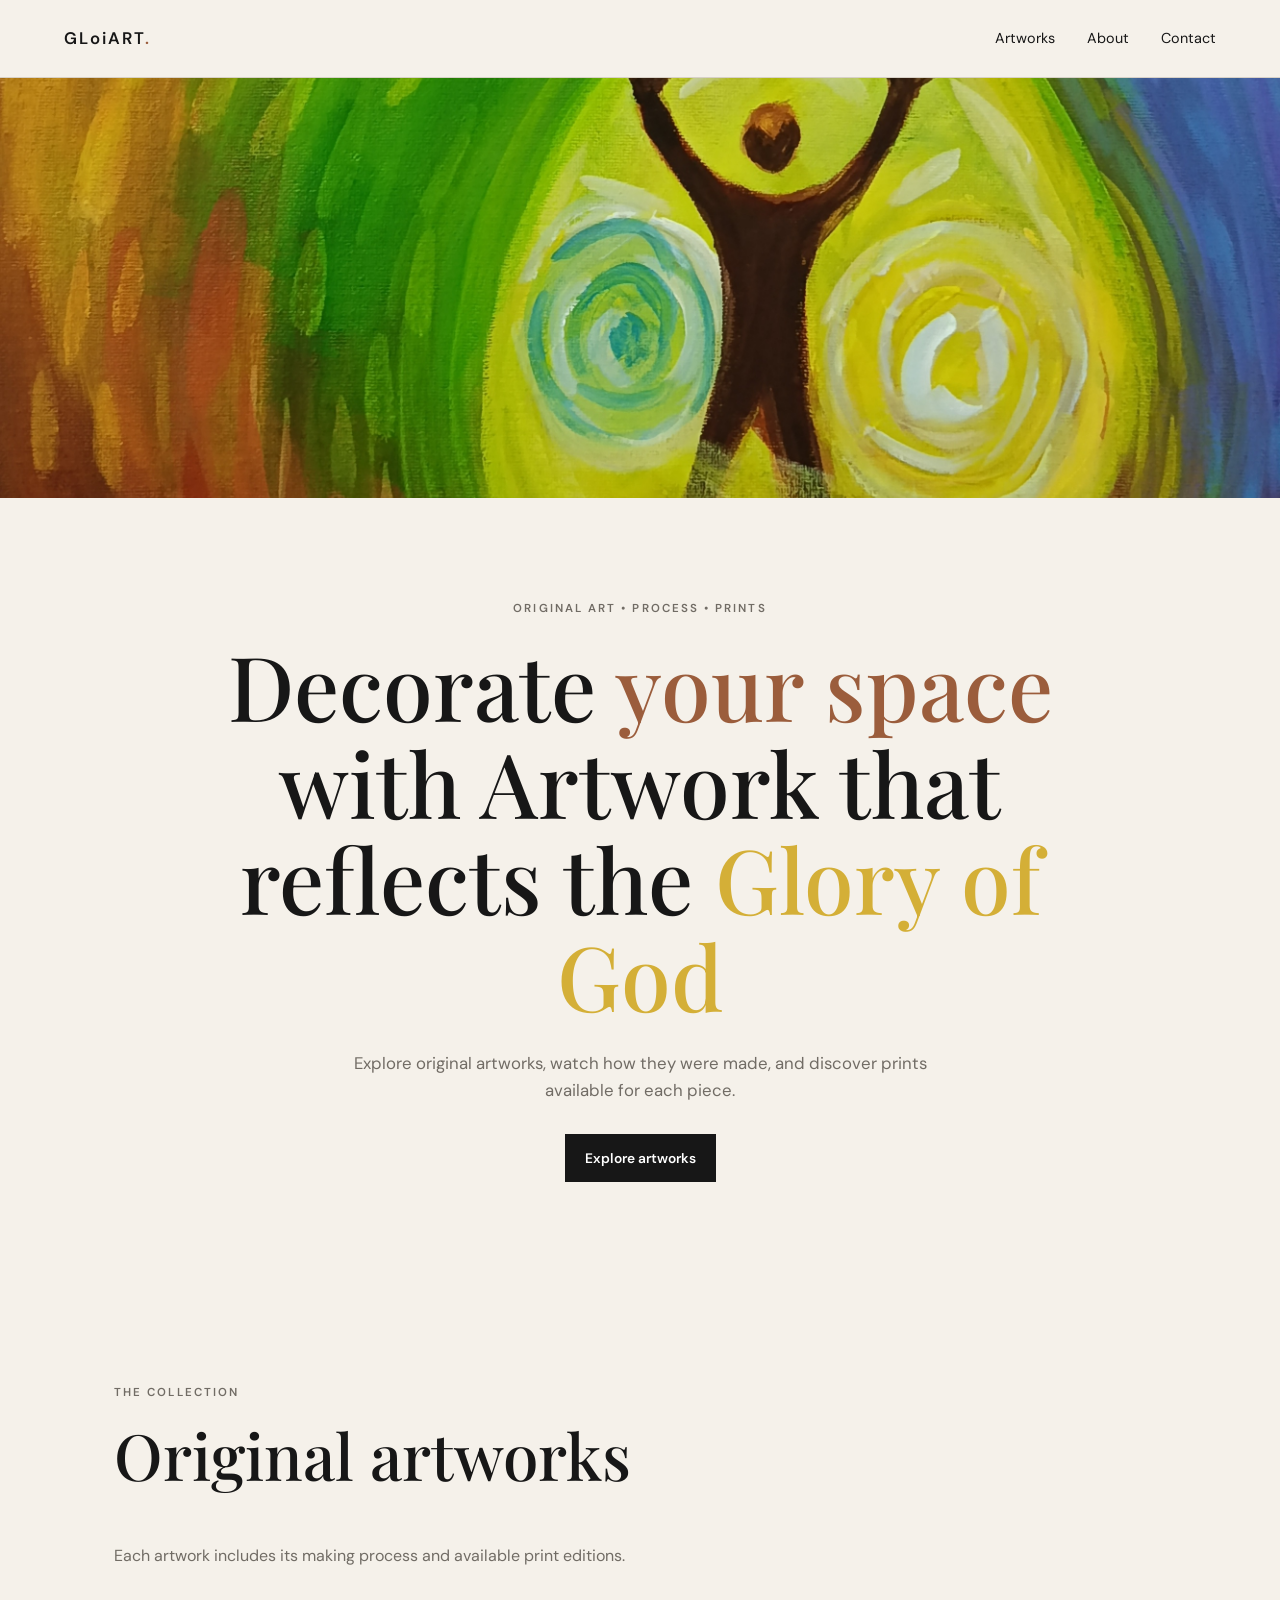
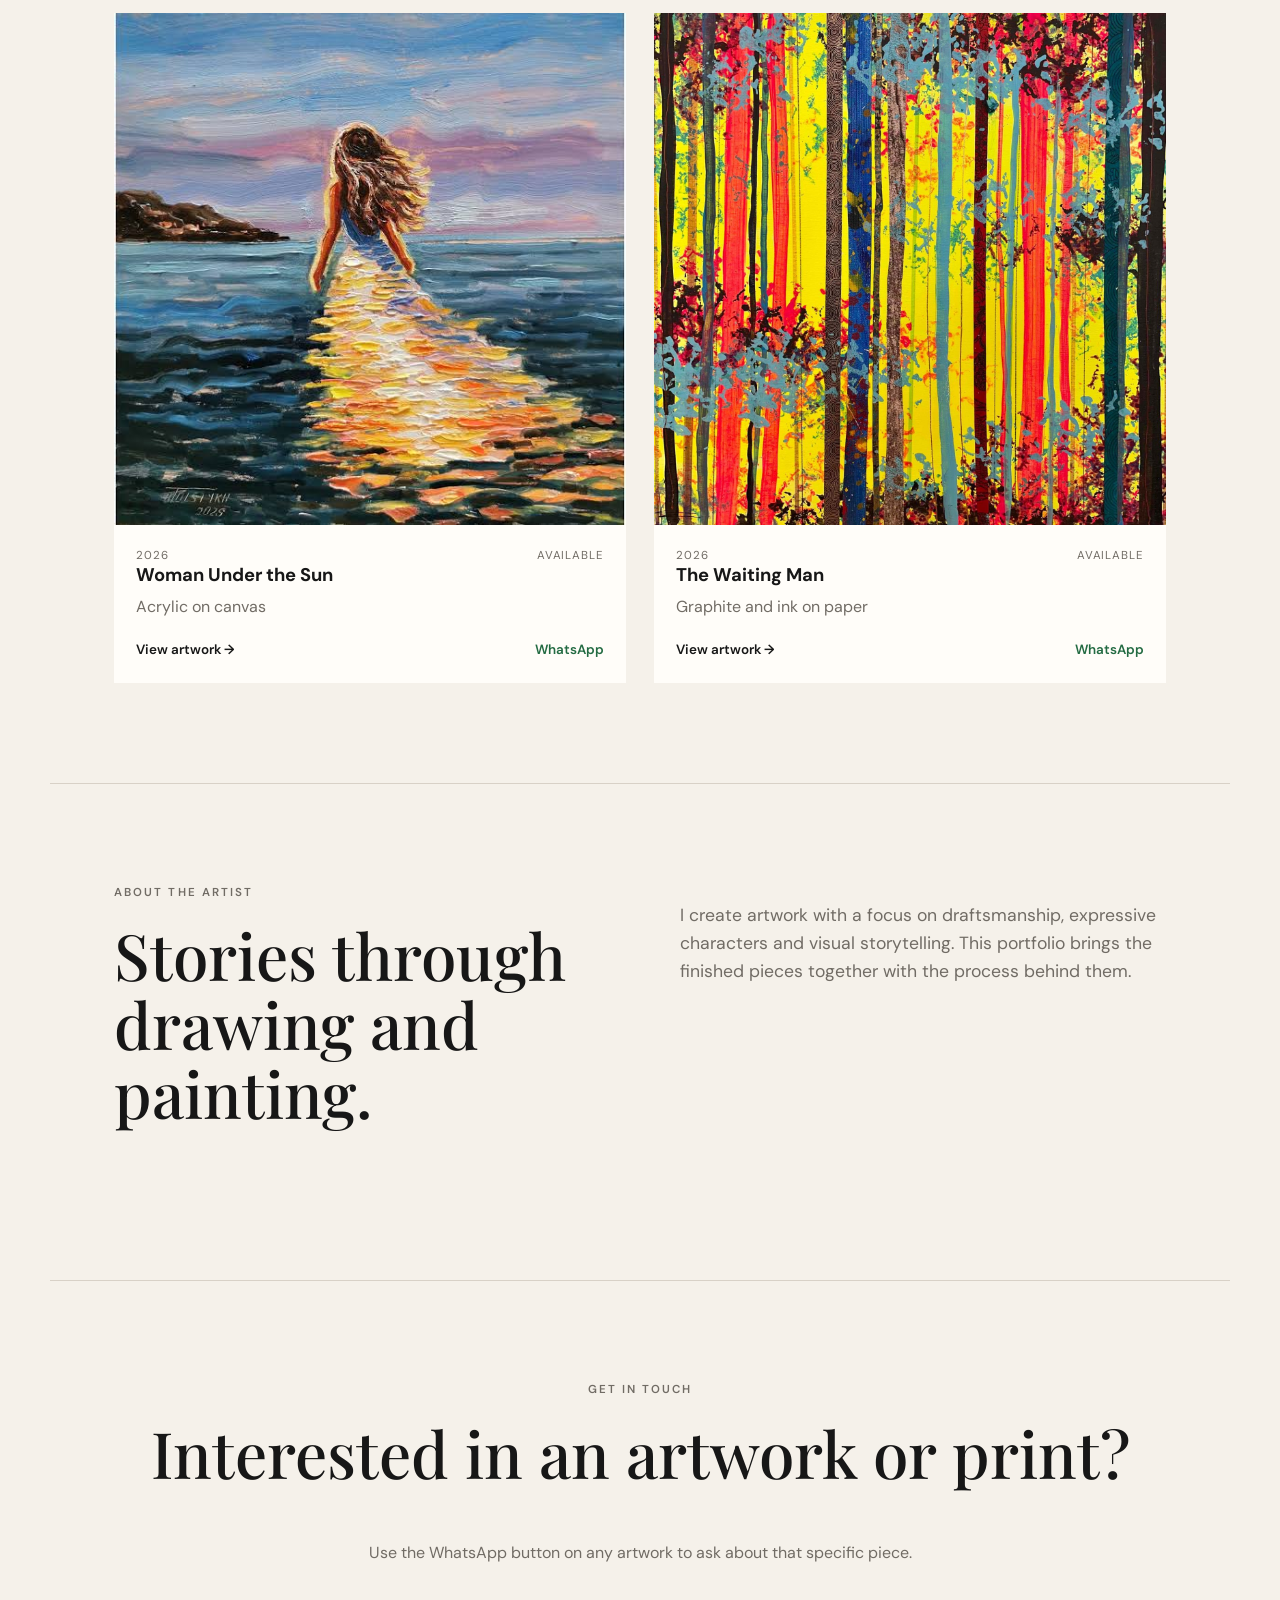
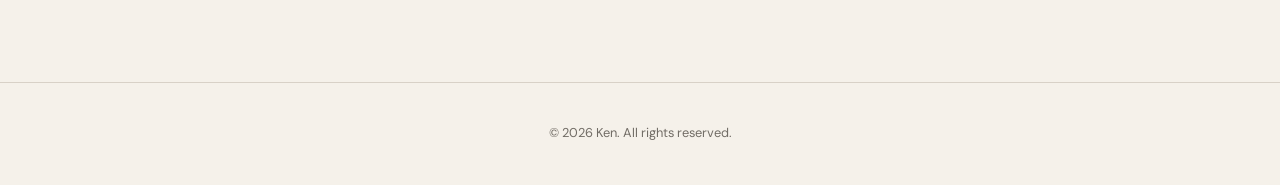
==== commit 35d0c9f2: "Update index.html" ====
--- a/index.html
+++ b/index.html
@@ -9,7 +9,7 @@
 </head>
 <body>
   <header class="site-header">
-    <a class="logo" href="#home">GloiART<span>.</span></a>
+    <a class="logo" href="#home">GLoiART<span>.</span></a>
     <nav>
       <a href="#artworks">Artworks</a>
       <a href="#about">About</a>
